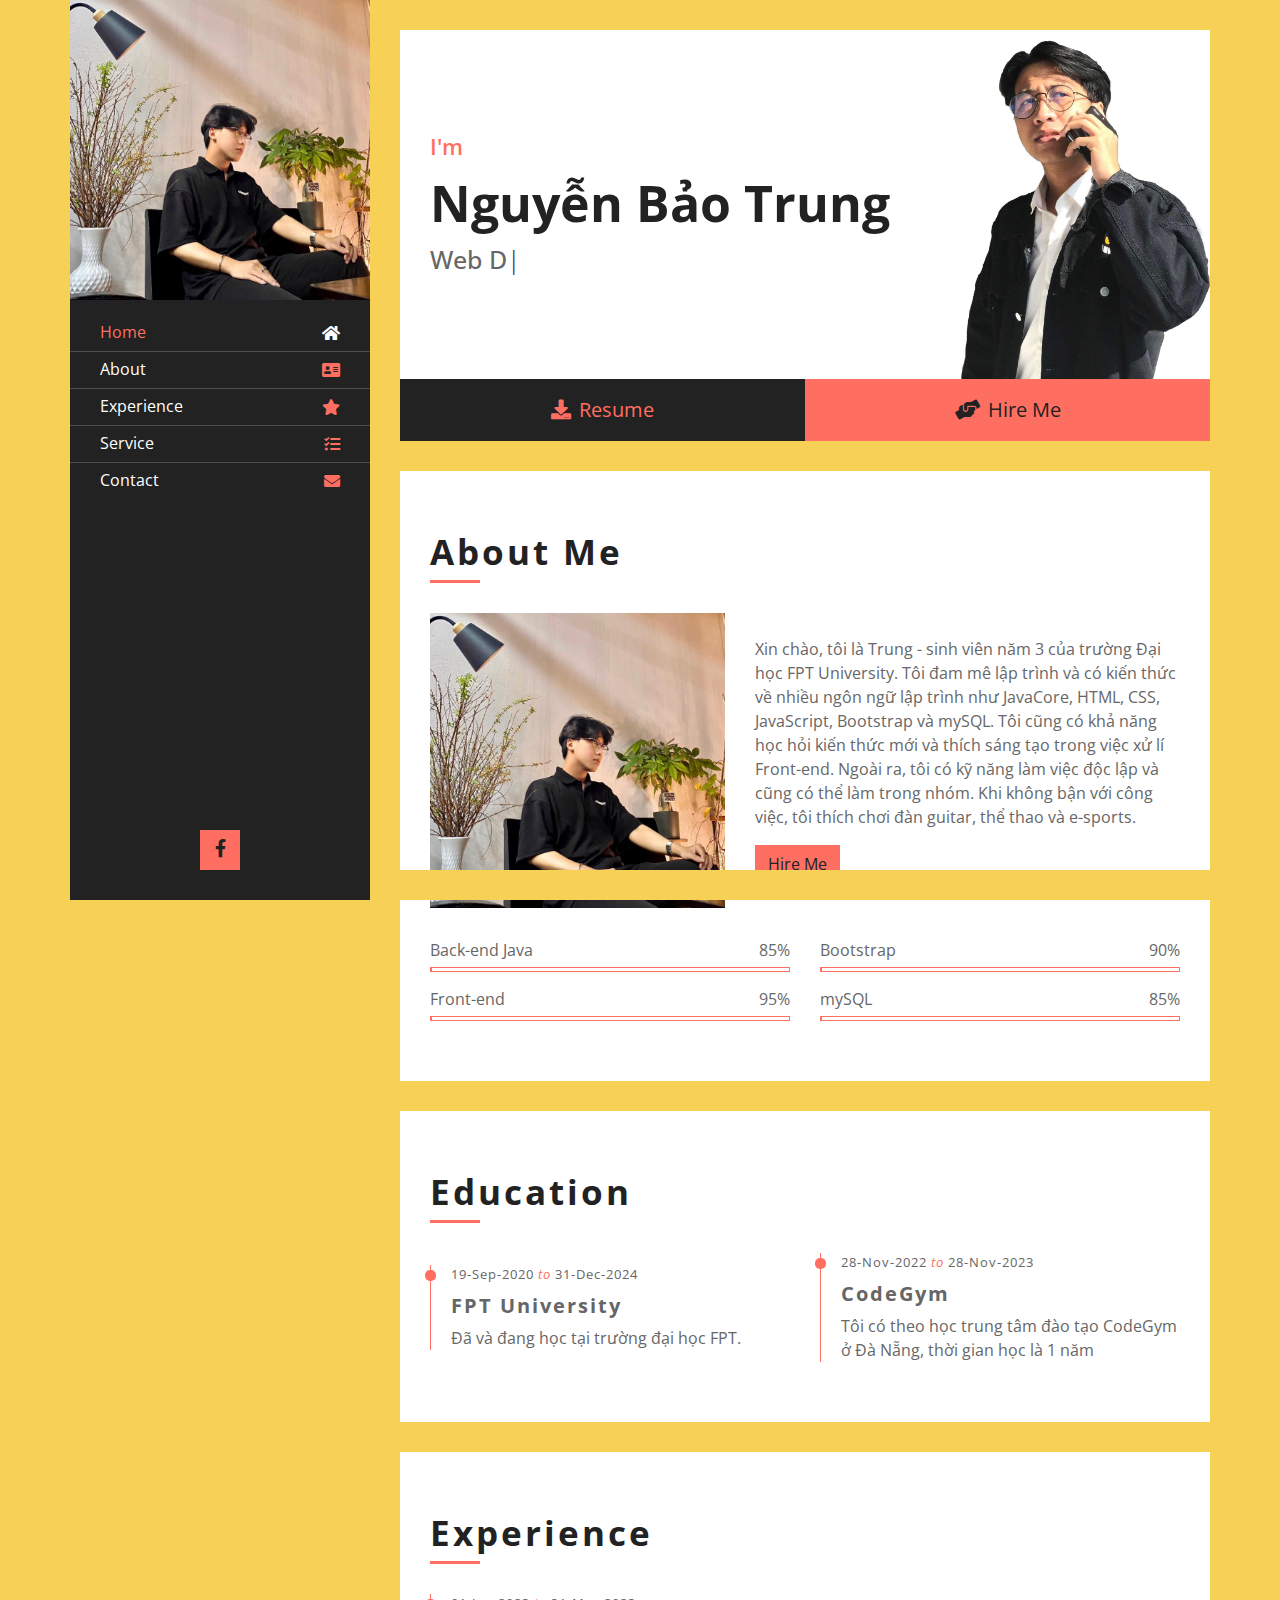
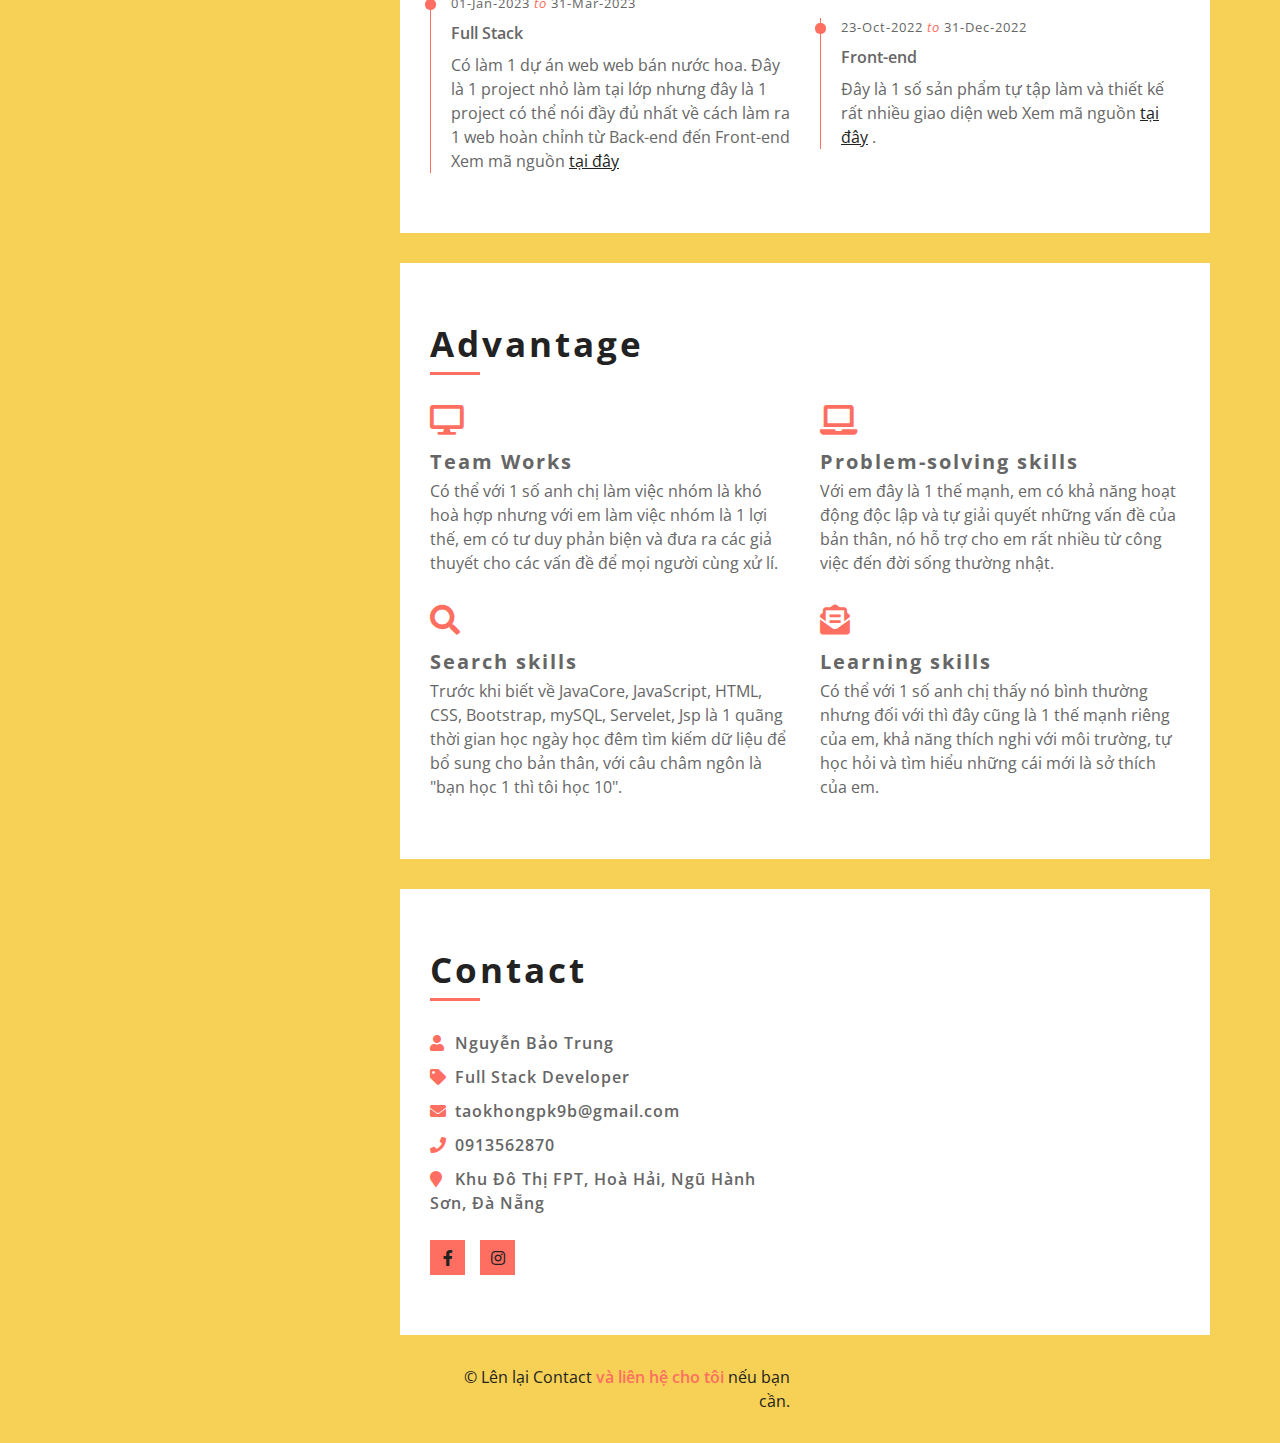
==== MyCV-NguyenBaoTrung/index.html @ 93bed585 "MyCV" ====
<!DOCTYPE html>
<html lang="en">
    <head>
        <meta charset="utf-8">
        <title>Nguyen Bao Trung</title>
        <meta content="width=device-width, initial-scale=1.0" name="viewport">
        <meta content="Resume Website Template Free Download" name="keywords">
        <meta content="Resume Website Template Free Download" name="description">

        <!-- Favicon -->
        <link href="img/favicon.ico" rel="icon">

        <!-- Google Fonts -->
        <link href="https://fonts.googleapis.com/css2?family=Open+Sans:300;400;600;700;800&display=swap" rel="stylesheet">

        <!-- CSS Libraries -->
        <link href="https://stackpath.bootstrapcdn.com/bootstrap/4.4.1/css/bootstrap.min.css" rel="stylesheet">
        <link href="https://cdnjs.cloudflare.com/ajax/libs/font-awesome/5.10.0/css/all.min.css" rel="stylesheet">
        <link href="lib/slick/slick.css" rel="stylesheet">
        <link href="lib/slick/slick-theme.css" rel="stylesheet">
        <link href="lib/lightbox/css/lightbox.min.css" rel="stylesheet">

        <!-- Template Stylesheet -->
        <link href="css/style.css" rel="stylesheet">
    </head>

    <body data-spy="scroll" data-target=".navbar" data-offset="51">
        <div class="wrapper">
            <div class="sidebar">
                <div class="sidebar-header">
                    <img src="./img/AVT.jpg" alt="Image">
                </div>
                
                <div class="sidebar-content">
                    <nav class="navbar navbar-expand-md bg-dark navbar-dark">
                        <a href="#" class="navbar-brand">Navigation</a>
                        <button type="button" class="navbar-toggler" data-toggle="collapse" data-target="#navbarCollapse">
                            <span class="navbar-toggler-icon"></span>
                        </button>
                        <div class="collapse navbar-collapse" id="navbarCollapse">
                            <ul class="nav navbar-nav">
                                <li class="nav-item">
                                    <a class="nav-link" href="#header">Home<i class="fa fa-home"></i></a>
                                </li>
                                <li class="nav-item">
                                    <a class="nav-link" href="#about">About<i class="fa fa-address-card"></i></a>
                                </li>
                                <li class="nav-item">
                                    <a class="nav-link" href="#experience">Experience<i class="fa fa-star"></i></a>
                                </li>
                                <li class="nav-item">
                                    <a class="nav-link" href="#service">Service<i class="fa fa-tasks"></i></a>
                                </li>

                                <li class="nav-item">
                                    <a class="nav-link" href="#contact">Contact<i class="fa fa-envelope"></i></a>
                                </li>
                            </ul>
                        </div>
                    </nav>
                </div>
                <div class="sidebar-footer">
                    <!-- <a href="#"><i class="fab fa-twitter"></i></a> -->
                    <a href="https://www.facebook.com/TrungYT3645" target="_blank"><i class="fab fa-facebook-f"></i></a>
                    <!-- <a href="#"><i class="fab fa-linkedin-in"></i></a> -->
                </div>
            </div>
            <div class="content">
                <!-- Header Start -->
                <div class="header" id="header">
                    <div class="content-inner">
                        <p>I'm</p>
                        <h1>Nguyễn Bảo Trung</h1>
                        <h2></h2>
                        <div class="typed-text">Web Designer, Web Developer, Front End Developer, Back End Developer</div>
                    </div>
                </div>
                <!-- Header End -->
                
                <!-- Large Button Start -->
                <div class="large-btn">
                    <div class="content-inner">
                        <a class="btn" href="#"><i class="fa fa-download"></i>Resume</a>
                        <a class="btn" href="#"><i class="fa fa-hands-helping"></i>Hire Me</a>
                    </div>
                </div>
                <!-- Large Button End -->
                
                <!-- About Start -->
                <div class="about" id="about">
                    <div class="content-inner">
                        <div class="content-header">
                            <h2>About Me</h2>
                        </div>
                        <div class="row align-items-center">
                            <div class="col-md-6 col-lg-5">
                                <img  src="img/AVT.jpg" alt="Image">
                            </div>
                            <div class="col-md-6 col-lg-7">
                                <p>
                                    Xin chào, tôi là Trung - sinh viên năm 3 của trường Đại học FPT University. Tôi đam mê lập trình và có kiến thức về nhiều ngôn ngữ lập trình như JavaCore, HTML, CSS, JavaScript, Bootstrap và mySQL. Tôi cũng có khả năng học hỏi kiến thức mới và thích sáng tạo trong việc xử lí Front-end. Ngoài ra, tôi có kỹ năng làm việc độc lập và cũng có thể làm trong nhóm. Khi không bận với công việc, tôi thích chơi đàn guitar, thể thao và e-sports.
                                </p>
                                <a class="btn" href="#">Hire Me</a>
                            </div>
                        </div>
                        <div class="row">
                            <div class="col-md-6">
                                <div class="skills">
                                    <div class="skill-name">
                                        <p>Back-end Java</p><p>85%</p>
                                    </div>
                                    <div class="progress">
                                        <div class="progress-bar" role="progressbar" aria-valuenow="85" aria-valuemin="0" aria-valuemax="100"></div>
                                    </div>
                                    <div class="skill-name">
                                        <p>Front-end</p><p>95%</p>
                                    </div>
                                    <div class="progress">
                                        <div class="progress-bar" role="progressbar" aria-valuenow="95" aria-valuemin="0" aria-valuemax="100"></div>
                                    </div>
                                </div>
                            </div>
                            <div class="col-md-6">
                                <div class="skills">
                                    <div class="skill-name">
                                        <p>Bootstrap</p><p>90%</p>
                                    </div>
                                    <div class="progress">
                                        <div class="progress-bar" role="progressbar" aria-valuenow="90" aria-valuemin="0" aria-valuemax="100"></div>
                                    </div>
                                    <div class="skill-name">
                                        <p>mySQL</p><p>85%</p>
                                    </div>
                                    <div class="progress">
                                        <div class="progress-bar" role="progressbar" aria-valuenow="85" aria-valuemin="0" aria-valuemax="100"></div>
                                    </div>
                                </div>
                            </div>
                        </div>
                    </div>
                </div>
                <!-- About End -->
                
                <!-- Education Start -->
                <div class="education" id="education">
                    <div class="content-inner">
                        <div class="content-header">
                            <h2>Education</h2>
                        </div>
                        <div class="row align-items-center">
                            <div class="col-md-6">
                                <div class="edu-col">
                                    <span>19-Sep-2020 <i>to</i> 31-Dec-2024</span>
                                    <h3>FPT University</h3>
                                    <p>Đã và đang học tại trường đại học FPT.</p>
                                </div>
                            </div>
                            <div class="col-md-6">
                                <div class="edu-col">
                                    <span>28-Nov-2022 <i>to</i> 28-Nov-2023</span>
                                    <h3>CodeGym</h3>
                                    <p>Tôi có theo học trung tâm đào tạo CodeGym ở Đà Nẵng, thời gian học là 1 năm</p>
                                </div>
                            </div>
                        </div>
                    </div>
                </div>
                <!-- Education Start -->
                
                <!-- Experience Start -->
                <div class="experience" id="experience">
                    <div class="content-inner">
                        <div class="content-header">
                            <h2>Experience</h2>
                        </div>
                        <div class="row align-items-center">
                            <div class="col-md-6">
                                <div class="exp-col">
                                    <span>01-Jan-2023 <i>to</i> 31-Mar-2023</span>
                                    <h5>Full Stack</h5>
                                    <p>Có làm 1 dự án web web bán nước hoa. Đây là 1 project nhỏ làm tại lớp nhưng đây là 1 project có thể nói đầy đủ nhất về cách làm ra 1 web hoàn chỉnh từ Back-end đến Front-end <br>
                                        Xem mã nguồn <a href="https://github.com/NguyenBaoTrung080402/Project_PRJ/blob/main/Perfume.rar" style="text-decoration: underline;" target="_blank">tại đây</a>
                                    </p>

                                </div>
                            </div>
                            <div class="col-md-6">
                                <div class="exp-col">
                                    <span>23-Oct-2022 <i>to</i> 31-Dec-2022</span>                                    
                                    <h5>Front-end</h5>
                                    <p>Đây là 1 số sản phẩm tự tập làm và thiết kế rất nhiều giao diện web
                                        Xem mã nguồn <a href="https://github.com/NguyenBaoTrung080402/A1122I1_Nguy-n-B-o-Trung" target="_blank" rel="noopener noreferrer" style="text-decoration: underline;">tại đây</a>
                                        .</p>
                                </div>
                            </div>
                        </div>
                    </div>
                </div>
                <!-- Experience Start -->
                
                <!-- Service Start -->
                <div class="service" id="service">
                    <div class="content-inner">
                        <div class="content-header">
                            <h2>Advantage</h2>
                        </div>
                        <div class="row align-items-center">
                            <div class="col-md-6">
                                <div class="srv-col">
                                    <i class="fa fa-desktop"></i>
                                    <h3>Team Works</h3>
                                    <p>Có thể với 1 số anh chị làm việc nhóm là khó hoà hợp nhưng với em làm việc nhóm là 1 lợi thế, em có tư duy phản biện và đưa ra các giả thuyết cho các vấn đề để mọi người cùng xử lí.</p>
                                </div>
                            </div>
                            <div class="col-md-6">
                                <div class="srv-col">
                                    <i class="fa fa-laptop"></i>
                                    <h3>Problem-solving skills</h3>
                                    <p>Với em đây là 1 thế mạnh, em có khả năng hoạt động độc lập và tự giải quyết những vấn đề của bản thân, nó hỗ trợ cho em rất nhiều từ công việc đến đời sống thường nhật.</p>
                                </div>
                            </div>
                            <div class="col-md-6">
                                <div class="srv-col">
                                    <i class="fa fa-search"></i>
                                    <h3>Search skills</h3>
                                    <p>Trước khi biết về JavaCore, JavaScript, HTML, CSS, Bootstrap, mySQL, Servelet, Jsp là 1 quãng thời gian học ngày học đêm tìm kiếm dữ liệu để bổ sung cho bản thân, với câu châm ngôn là "bạn học 1 thì tôi học 10".</p>
                                </div>
                            </div>
                            <div class="col-md-6">
                                <div class="srv-col">
                                    <i class="fa fa-envelope-open-text"></i>
                                    <h3>Learning skills</h3>
                                    <p>Có thể với 1 số anh chị thấy nó bình thường nhưng đối với thì đây cũng là 1 thế mạnh riêng của em, khả năng thích nghi với môi trường, tự học hỏi và tìm hiểu những cái mới là sở thích của em.</p>
                                </div>
                            </div>
                        </div>
                    </div>
                </div>              
                
                <!-- Contact Start -->
                <div class="contact" id="contact">
                    <div class="content-inner">
                        <div class="content-header">
                            <h2>Contact</h2>
                        </div>
                        <div class="row align-items-center">
                            <div class="col-md-6">
                                <div class="contact-info">
                                    <p><i class="fa fa-user"></i>Nguyễn Bảo Trung</p>
                                    <p><i class="fa fa-tag"></i>Full Stack Developer</p>
                                    <p><i class="fa fa-envelope"></i><a href="mailto:info@example.com">taokhongpk9b@gmail.com</a></p>
                                    <p><i class="fa fa-phone"></i><a href="tel:+1234567890">0913562870</a></p>
                                    <p><i class="fa fa-map-marker"></i>Khu Đô Thị FPT, Hoà Hải, Ngũ Hành Sơn, Đà Nẵng</p>
                                    <div class="social">                            
                                        <a class="btn" href="https://www.facebook.com/TrungYT3645" target="_blank"><i class="fab fa-facebook-f" ></i></a>
                                        <a class="btn" href="https://www.instagram.com/trungyt3645/" target="_blank"><i class="fab fa-instagram"></i></a>   
                                    </div>
                                </div>
                            </div>
                            <div class="col-md-6">
                                <iframe src="https://www.google.com/maps/embed?pb=!1m18!1m12!1m3!1d3835.5909872001885!2d108.25899231479181!3d15.982721988934387!2m3!1f0!2f0!3f0!3m2!1i1024!2i768!4f13.1!3m3!1m2!1s0x3142119f936293c5%3A0xdb54e4ad7964d6d0!2sFPT%20Plaza%201!5e0!3m2!1svi!2s!4v1679841287868!5m2!1svi!2s" width="350" height="350px" style="border:0; margin-top: -100px;" allowfullscreen="" loading="lazy" referrerpolicy="no-referrer-when-downgrade"></iframe>
                            </div>
                        </div>
                    </div>
                </div>
                <!-- Contact End -->
                
                <!-- Footer Start -->
                <div class="footer">
                    <div class="content-inner">
                        <div class="row align-items-center">
                            <div class="col-md-6">
                                <p>&copy; Lên lại Contact <a href="#contact">và liên hệ cho tôi</a> nếu bạn cần.</p>
                            </div>
                           
                        </div>
                    </div>
                </div>
                <!-- Footer Start -->
            </div>
        </div>
        
        <!-- Back to Top -->
        <a href="#" class="back-to-top"><i class="fa fa-angle-double-up"></i></a>
        
        <!-- JavaScript Libraries -->
        <script src="https://code.jquery.com/jquery-3.4.1.min.js"></script>
        <script src="https://stackpath.bootstrapcdn.com/bootstrap/4.4.1/js/bootstrap.bundle.min.js"></script>
        <script src="lib/easing/easing.min.js"></script>
        <script src="lib/slick/slick.min.js"></script>
        <script src="lib/typed/typed.min.js"></script>
        <script src="lib/waypoints/waypoints.min.js"></script>
        <script src="lib/isotope/isotope.pkgd.min.js"></script>
        <script src="lib/lightbox/js/lightbox.min.js"></script>
        
        <!-- Template Javascript -->
        <script src="js/main.js"></script>
    </body>
</html>
---- MyCV-NguyenBaoTrung/css/style.css ----
/**********************************/
/********** General CSS ***********/
/**********************************/
body {
    color: #666666;
    background: #F6D155;
    font-family: 'Open Sans', sans-serif;
}

a {
    color: #222222;
    transition: all .3s;
}

a:hover,
a:active,
a:focus {
    color: #FF6F61;
    outline: none;
    text-decoration: none;
}

.btn:focus {
    box-shadow: none;
}


/**********************************/
/****** Layout with Sidebar *******/
/**********************************/
.wrapper {
    position: relative;
    margin: 0 auto;
    width: 100%;
    max-width: 1140px;
}

.wrapper .sidebar {
    position: relative;
    width: 100%;
    float: left;
    background: #222222;
}

.wrapper .content {
    position: relative;
    width: 100%;
    padding: 15px;
    float: left;
    background: #F6D155;
}

.wrapper .sidebar-header,
.wrapper .sidebar-footer {
    display: none;
}

.navbar {
    padding: 15px;
    background: #222222 !important;
}

.navbar-expand-md .navbar-nav .nav-item {
    width: 100%;
    border-top: 1px solid rgba(255, 255, 255, .2);
}

.navbar-expand-md .navbar-nav .nav-item:first-child{
    border-top: none;
}

.navbar-expand-md .navbar-nav .nav-link {
    color: #ffffff;
    padding: 5px 15px 7px 15px;
    transition: all .3s;
}

.navbar-expand-md .navbar-nav .nav-link i {
    color: #FF6F61;
    float: right;
    padding-top: 5px;
    transition: all .3s;
}

.navbar-expand-md .navbar-nav .nav-link:hover,
.navbar-expand-md .navbar-nav .nav-link.active {
    color: #FF6F61;
}

.navbar-expand-md .navbar-nav .nav-link:hover i,
.navbar-expand-md .navbar-nav .nav-link.active i{
    color: #ffffff;
}


.wrapper .sidebar,
.wrapper .content {
    -webkit-transition: margin 200ms ease-out;
    -moz-transition: margin 200ms ease-out;
    -o-transition: margin 200ms ease-out;
    transition: margin 200ms ease-out;
}

@media (min-width: 768px) {
    .wrapper .content {
        padding: 30px 0px 30px 30px;
    }
    
    .wrapper .content::before,
    .wrapper .content::after {
        position: fixed;
        content: "";
        width: 100%;
        height: 30px;
        background: #F6D155;
        z-index: 1;
    }
    
    .wrapper .content::before {
        top: 0;
    }
    
    .wrapper .content::after {
        bottom: 0;
    }
    
    .wrapper .sidebar {
        position: fixed;
        width: 300px;
        height: 100%;
        margin-left: -250px;
        float: left;
        overflow: auto;
        scrollbar-width: thin;
        scrollbar-color: gray;
        z-index: 2;
    }

    .wrapper .sidebar:hover {
        margin-left: 0px;
    }
    
    .wrapper .content {
        position: relative;
        width: calc(100% - 50px);
        margin-left: 50px;
        float: right;
    }
    
    .wrapper .sidebar:hover  .sidebar-header {
        position: relative;
        display: block;
        width: 100%;
    }

    .wrapper .sidebar .sidebar-header img {
        width: 100%;
        height: auto;
    }
    
    .navbar-brand {
        display: none;
    }
    
    .navbar {
        padding: 15px 0;
        flex-direction: column;
    }
    
    .wrapper .sidebar:hover .navbar-expand-md .navbar-nav .nav-link {
        padding: 5px 30px 7px 30px;
    }
    
    .wrapper .sidebar::-webkit-scrollbar {
        width: 7px;
    }

    .wrapper .sidebar::-webkit-scrollbar-track {
        -webkit-box-shadow: inset 0 0 6px rgba(0,0,0,0.1);
    }

    .wrapper .sidebar::-webkit-scrollbar-thumb {
        background-color: darkgrey;
        outline: 1px solid slategrey;
        border-radius: 7px
    }
    
    .navbar-brand {
        display: none;
    }
    
    .sidebar .sidebar-footer {
        width: 300px;
        position: fixed;
        bottom: 0;
        padding: 15px;
        font-size: 0;
        text-align: center;
        background: #222222;
    }
    
    .sidebar .sidebar-footer a {
        display: inline-block;
        width: 40px;
        height: 40px;
        padding: 5px 0;
        margin: 0 15px 15px 0;
        text-align: center;
        font-size: 18px;
        color: #222222;
        background: #FF6F61;
    }
    
    .sidebar .sidebar-footer a:last-child {
        margin-right: 0;
    }
    
    .sidebar .sidebar-footer a:hover {
        color: #FF6F61;
        background: #ffffff;
    }
    
    .sidebar:hover .sidebar-footer {
        display: block;
    }
}

@media (min-width: 992px) {
    .wrapper .sidebar {
        margin: 0;
    }

    .wrapper .content {
        width: calc(100% - 300px);
        margin-left: 300px;
    }

    .sidebar .sidebar-header {
        position: relative;
        display: block;
        width: 100%;
    }
    
    .navbar-expand-md .navbar-nav .nav-link {
        padding: 5px 30px 7px 30px;
    }
    
    .sidebar .sidebar-footer {
        display: block;
    }
}

@media (max-width: 1140px) {
    .wrapper .content {
        padding: 30px;
    }
}

@media (max-width: 576px) {
    .wrapper .content {
        padding: 15px;
    }
}


/**********************************/
/******** Back to Top CSS *********/
/**********************************/
.back-to-top {
    position: fixed;
    display: none;
    width: 30px;
    height: 30px;
    text-align: center;
    line-height: 1;
    font-size: 30px;
    right: 30px;
    bottom: 30px;
    transition: background 0.5s;
    z-index: 11;
}

.back-to-top i {
    color: #222222;
}

.back-to-top i:hover {
    color: #FF6F61;
}

.back-to-top {
    -webkit-animation: action 1s infinite  alternate;
    animation: action 1s infinite  alternate;
}

@-webkit-keyframes action {
    0% { transform: translateY(0); }
    100% { transform: translateY(-15px); }
}

@keyframes action {
    0% { transform: translateY(0); }
    100% { transform: translateY(-15px); }
}


/**********************************/
/*********** Header CSS ***********/
/**********************************/
.header {
    position: relative;
    background: #ffffff;
}

.header .content-inner {
    padding: 100px 30px;
    background: url(../img/backlground.jpg) right bottom no-repeat;
    background-size: contain;
}

.header p {
    color: #FF6F61;
    font-size: 22px;
    font-weight: 600;
    margin-bottom: 10px;
}

.header h1 {
    color: #222222;
    font-size: 50px;
    font-weight: 700;
}

.header h2 {
    display: inline-block;
    margin: 0;
    height: 25px;
    font-size: 25px;
}

.header .typed-text {
    display: none;
}

.header .typed-cursor {
    font-size: 25px;
    font-weight: 300;
    color: #222222;
}

.large-btn .content-inner {
    font-size: 0;
    border-bottom: 30px solid #F6D155;
}

.large-btn .btn {
    position: relative;
    width: 50%;
    padding: 15px 0;
    color: #FF6F61;
    font-size: 20px;
    background: #222222;
    border-radius: 0;
}

.large-btn .btn:last-child {
    color: #222222;
    background: #FF6F61;
}

.large-btn .btn i {
    margin-right: 8px;
}

.large-btn .btn::after {
    position: absolute;
    content: "";
    width: 0;
    height: 100%;
    top: 0;
    left: 0;
    transition: all .3s;
}

.large-btn .btn:hover::after {
    width: 100%;
    background: rgba(255, 255, 255, .1);
}


/**********************************/
/******* Content Header CSS *******/
/**********************************/
.content-header {
    position: relative;
    width: 100%;
    margin-bottom: 30px;
    padding-bottom: 10px;
}

.content-header h2 {
    color: #222222;
    font-size: 35px;
    font-weight: 700;
    letter-spacing: 3px;
    margin: 0;
}

.content-header::after {
    content: '';
    position: absolute;
    display: block;
    width: 50px;
    height: 3px;
    bottom: 0;
    left: 0;
    background: #FF6F61;
}


/**********************************/
/*********** About CSS ************/
/**********************************/
.about {
    position: relative;
    padding: 60px 30px;
    background: #ffffff;
    border-bottom: 30px solid #F6D155;
}


.about img {
    width: 100%;
    height: auto;
}

@media(max-width: 767.98px) {
    .about img {
        margin-bottom: 15px;
    }
}

.about .btn {
    border-radius: 0;
    color: #222222;
    background: #FF6F61;
    transition: all .3s;
}

.about .btn:hover {
    color: #FF6F61;
    background: #222222;
}

.about .skills {
    padding-top: 15px;
}

.about .skill-name {
    margin-top: 15px;
}

.about .skill-name p {
    display: inline-block;
    margin-bottom: 5px;
    font-size: 16px;
    font-weight: 400;
}

.about .skill-name p:last-child {
    float: right;
}

.about .progress {
    height: 5px;
    border: 1px solid #FF6F61;
    border-radius: 0;
    background: #ffffff;
}

.about .progress .progress-bar {
    width: 1px;
    background: #FF6F61;
    border-radius: 0;
    transition: 1s;
}


/**********************************/
/********* Education CSS **********/
/**********************************/
.education {
    position: relative;
    padding: 60px 30px;
    background: #ffffff;
    border-bottom: 30px solid #F6D155;
}

.education .edu-col {
    position: relative;
    width: 100%;
    padding: 20px 0 20px 20px;
    border-left: 1px solid #FF6F61;
    border-bottom: 1px solid #FF6F61;
}

.education .col-md-6:first-child .edu-col {
    padding-top: 0;
}

.education .col-md-6:last-child .edu-col {
    border-bottom: none;
    padding-bottom: 0;
}

@media (min-width: 768px) {
    .education .col-md-6:nth-child(-n+2) .edu-col {
        padding-top: 0;
    }

    .education .col-md-6:last-child .edu-col,
    .education .col-md-6:nth-last-child(2) .edu-col {
        border-bottom: none;
        padding-bottom: 0;
    }
}

.education .edu-col span {
    position: relative;
    display: block;
    font-size: 13px;
    letter-spacing: 1px;
    margin-bottom: 10px;
}

.education .edu-col span::before {
    position: absolute;
    content: "";
    width: 11px;
    height: 11px;
    background: #FF6F61;
    top: 5px;
    left: -26px;
    border-radius: 5px;
}

.education .edu-col span i {
    color: #FF6F61;
}

.education .edu-col h3 {
    font-size: 20px;
    font-weight: 700;
    letter-spacing: 2px;
}

.education .edu-col p {
    margin: 0;
}


/**********************************/
/********* Experience CSS *********/
/**********************************/
.experience {
    position: relative;
    padding: 60px 30px;
    background: #ffffff;
    border-bottom: 30px solid #F6D155;
}

.experience .exp-col {
    position: relative;
    width: 100%;
    padding: 20px 0 20px 20px;
    border-left: 1px solid #FF6F61;
    border-bottom: 1px solid #FF6F61;
}

.experience .col-md-6:first-child .exp-col {
    padding-top: 0;
}

.experience .col-md-6:last-child .exp-col {
    border-bottom: none;
    padding-bottom: 0;
}

@media (min-width: 768px) {
    .experience .col-md-6:nth-child(-n+2) .exp-col {
        padding-top: 0;
    }

    .experience .col-md-6:last-child .exp-col,
    .experience .col-md-6:nth-last-child(2) .exp-col {
        border-bottom: none;
        padding-bottom: 0;
    }
}

.experience .exp-col span {
    position: relative;
    display: block;
    font-size: 13px;
    letter-spacing: 1px;
    margin-bottom: 10px;
}

.experience .exp-col span::before {
    position: absolute;
    content: "";
    width: 11px;
    height: 11px;
    background: #FF6F61;
    top: 5px;
    left: -26px;
    border-radius: 5px;
}

.experience .exp-col span i {
    color: #FF6F61;
}

.experience .exp-col h3 {
    font-size: 20px;
    font-weight: 700;
    letter-spacing: 2px;
    margin-bottom: 5px;
}

.experience .exp-col h4 {
    font-size: 14px;
    font-weight: 400;
    font-style: italic;
    margin-bottom: 5px;
}

.experience .exp-col h5 {
    font-size: 16px;
    font-weight: 600;
    margin-bottom: 10px;
}

.experience .exp-col p {
    margin: 0;
}


/**********************************/
/*********** Service CSS **********/
/**********************************/
.service {
    position: relative;
    padding: 60px 30px 30px 30px;
    background: #ffffff;
    border-bottom: 30px solid #F6D155;
}

.service .srv-col {
    position: relative;
    width: 100%;
    margin-bottom: 30px;
}

.service .srv-col i {
    font-size: 30px;
    color: #FF6F61;
    margin-bottom: 15px;
}

.service .srv-col h3 {
    font-size: 20px;
    font-weight: 700;
    letter-spacing: 2px;
    margin-bottom: 5px;
}

.experience .exp-col h4 {
    font-size: 14px;
    font-weight: 400;
    font-style: italic;
    margin-bottom: 5px;
}

.experience .exp-col h5 {
    font-size: 16px;
    font-weight: 600;
    margin-bottom: 10px;
}

.experience .exp-col p {
    margin: 0;
}


/**********************************/
/*********** Contact CSS ***********/
/**********************************/
.contact {
    position: relative;
    padding: 60px 30px 30px 30px;
    background: #ffffff;
}

.contact .contact-info {
    position: relative;
    width: 100%;
    margin-bottom: 30px;
}

.contact .contact-info p {
    font-size: 16px;
    font-weight: 600;
    letter-spacing: 1px;
    margin-bottom: 10px;
}

.contact .contact-info p i {
    width: 25px;
    color: #FF6F61;
}

.contact .contact-info p a {
    color: #666666;
}

.contact .contact-info p a:hover {
    color: #FF6F61;
    text-decoration: none;
}

.contact .social {
    font-size: 0;
}

.contact .social a {
    width: 35px;
    height: 35px;
    padding: 5px 0;
    color: #222222;
    background: #FF6F61;
    border-radius: 0;
    margin-top: 15px;
    margin-right: 15px;
    transition: all .3s;
}

.contact .social a:last-child {
    margin-right: 0;
}

.contact .social a:hover {
    color: #FF6F61;
    background: #222222;
}

.contact .form {
    position: relative;
    width: 100%;
    margin-bottom: 30px;
}

.contact .form .form-control {
    border-radius: 0;
}

.contact .form .form-control:focus {
    box-shadow: none;
    border-color: #FF6F61;
}

.contact .form .btn {
    color: #222222;
    background: #FF6F61;
    border-radius: 0;
    transition: all .3s;
}

.contact .form .btn:hover {
    color: #FF6F61;
    background: #222222;
}


/**********************************/
/*********** Footer CSS ***********/
/**********************************/
.footer {
    position: relative;
    width: 100%;
    padding: 30px 30px 0 30px;
    background: #F6D155;
}

.footer .col-md-6:last-child {
    text-align: right;
}

@media(max-width: 767.98px) {
    .footer .col-md-6,
    .footer .col-md-6:last-child{
        text-align: center;
    }
}

.footer p {
    color: #222222;
    margin: 0;
}

.footer a {
    color: #FF6F61;
    font-weight: 600;
}

.footer a:hover {
    color: #222222;
}
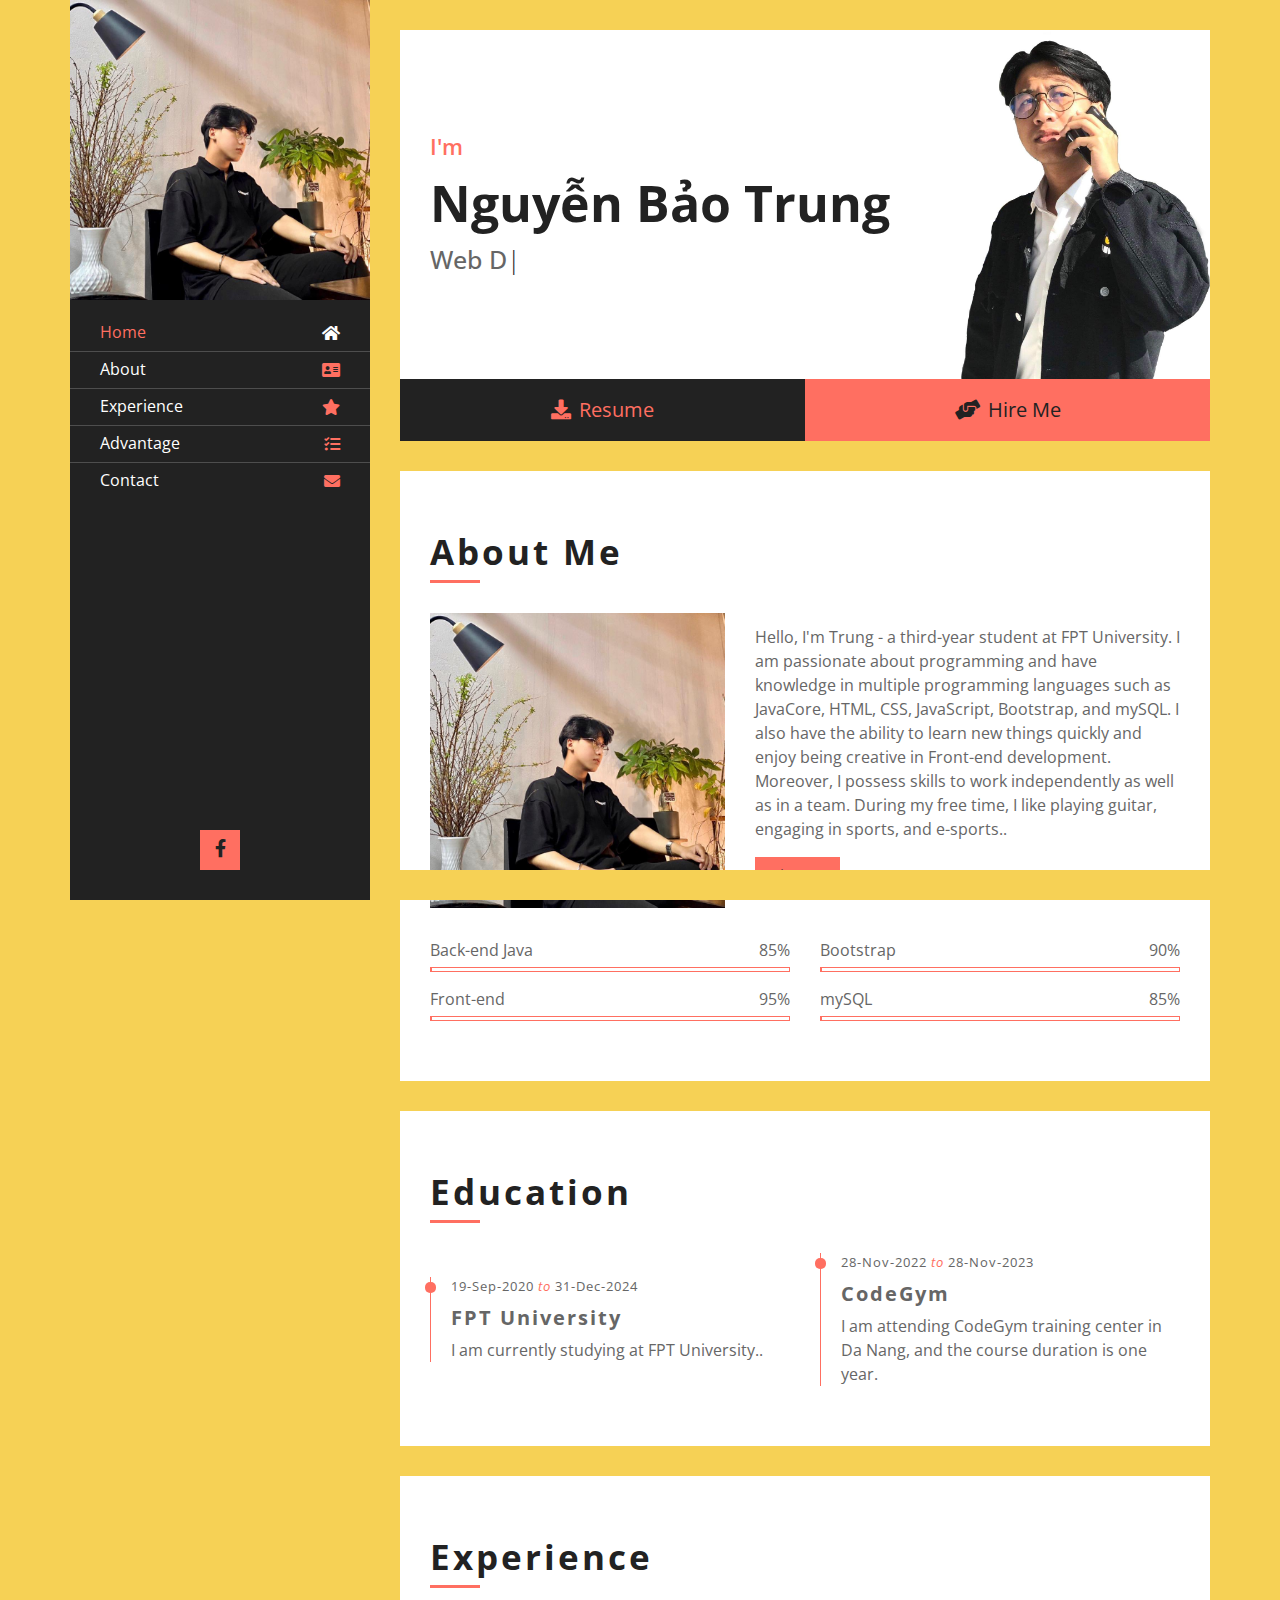
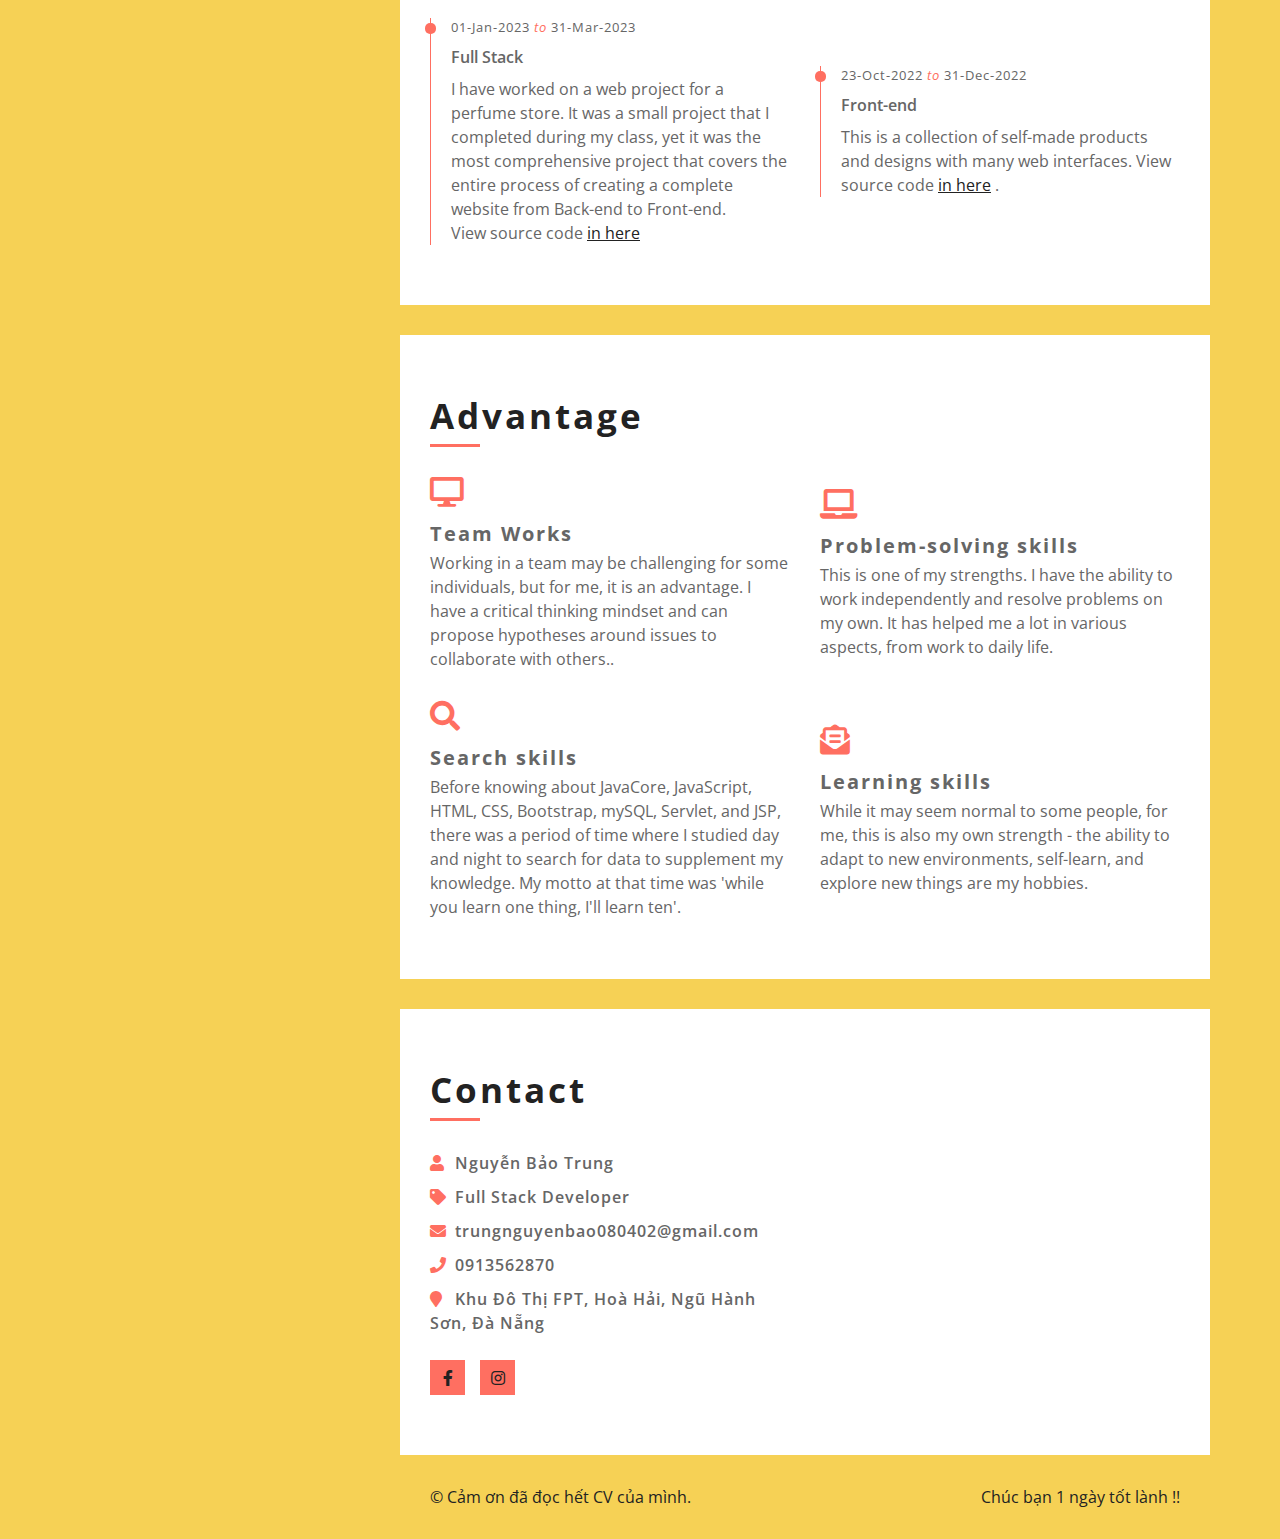
==== commit b63b3444: "Update index.html" ====
--- a/MyCV-NguyenBaoTrung/index.html
+++ b/MyCV-NguyenBaoTrung/index.html
@@ -49,7 +49,7 @@
                                     <a class="nav-link" href="#experience">Experience<i class="fa fa-star"></i></a>
                                 </li>
                                 <li class="nav-item">
-                                    <a class="nav-link" href="#service">Service<i class="fa fa-tasks"></i></a>
+                                    <a class="nav-link" href="#service">Advantage<i class="fa fa-tasks"></i></a>
                                 </li>
 
                                 <li class="nav-item">
@@ -81,7 +81,7 @@
                 <div class="large-btn">
                     <div class="content-inner">
                         <a class="btn" href="#"><i class="fa fa-download"></i>Resume</a>
-                        <a class="btn" href="#"><i class="fa fa-hands-helping"></i>Hire Me</a>
+                        <a class="btn" href="#contact"><i class="fa fa-hands-helping"></i>Hire Me</a>
                     </div>
                 </div>
                 <!-- Large Button End -->
@@ -98,9 +98,9 @@
                             </div>
                             <div class="col-md-6 col-lg-7">
                                 <p>
-                                    Xin chào, tôi là Trung - sinh viên năm 3 của trường Đại học FPT University. Tôi đam mê lập trình và có kiến thức về nhiều ngôn ngữ lập trình như JavaCore, HTML, CSS, JavaScript, Bootstrap và mySQL. Tôi cũng có khả năng học hỏi kiến thức mới và thích sáng tạo trong việc xử lí Front-end. Ngoài ra, tôi có kỹ năng làm việc độc lập và cũng có thể làm trong nhóm. Khi không bận với công việc, tôi thích chơi đàn guitar, thể thao và e-sports.
+                                    Hello, I'm Trung - a third-year student at FPT University. I am passionate about programming and have knowledge in multiple programming languages such as JavaCore, HTML, CSS, JavaScript, Bootstrap, and mySQL. I also have the ability to learn new things quickly and enjoy being creative in Front-end development. Moreover, I possess skills to work independently as well as in a team. During my free time, I like playing guitar, engaging in sports, and e-sports..
                                 </p>
-                                <a class="btn" href="#">Hire Me</a>
+                                <a class="btn" href="#contact">Hire Me</a>
                             </div>
                         </div>
                         <div class="row">
@@ -152,14 +152,14 @@
                                 <div class="edu-col">
                                     <span>19-Sep-2020 <i>to</i> 31-Dec-2024</span>
                                     <h3>FPT University</h3>
-                                    <p>Đã và đang học tại trường đại học FPT.</p>
+                                    <p>I am currently studying at FPT University..</p>
                                 </div>
                             </div>
                             <div class="col-md-6">
                                 <div class="edu-col">
                                     <span>28-Nov-2022 <i>to</i> 28-Nov-2023</span>
                                     <h3>CodeGym</h3>
-                                    <p>Tôi có theo học trung tâm đào tạo CodeGym ở Đà Nẵng, thời gian học là 1 năm</p>
+                                    <p>I am attending CodeGym training center in Da Nang, and the course duration is one year.</p>
                                 </div>
                             </div>
                         </div>
@@ -178,8 +178,8 @@
                                 <div class="exp-col">
                                     <span>01-Jan-2023 <i>to</i> 31-Mar-2023</span>
                                     <h5>Full Stack</h5>
-                                    <p>Có làm 1 dự án web web bán nước hoa. Đây là 1 project nhỏ làm tại lớp nhưng đây là 1 project có thể nói đầy đủ nhất về cách làm ra 1 web hoàn chỉnh từ Back-end đến Front-end <br>
-                                        Xem mã nguồn <a href="https://github.com/NguyenBaoTrung080402/Project_PRJ/blob/main/Perfume.rar" style="text-decoration: underline;" target="_blank">tại đây</a>
+                                    <p>I have worked on a web project for a perfume store. It was a small project that I completed during my class, yet it was the most comprehensive project that covers the entire process of creating a complete website from Back-end to Front-end. <br>
+                                        View source code <a href="https://github.com/NguyenBaoTrung080402/Project_PRJ/blob/main/Perfume.rar" style="text-decoration: underline;" target="_blank">in here</a>
                                     </p>
 
                                 </div>
@@ -188,8 +188,8 @@
                                 <div class="exp-col">
                                     <span>23-Oct-2022 <i>to</i> 31-Dec-2022</span>                                    
                                     <h5>Front-end</h5>
-                                    <p>Đây là 1 số sản phẩm tự tập làm và thiết kế rất nhiều giao diện web
-                                        Xem mã nguồn <a href="https://github.com/NguyenBaoTrung080402/A1122I1_Nguy-n-B-o-Trung" target="_blank" rel="noopener noreferrer" style="text-decoration: underline;">tại đây</a>
+                                    <p>This is a collection of self-made products and designs with many web interfaces.
+                                        View source code <a href="https://github.com/NguyenBaoTrung080402/A1122I1_Nguy-n-B-o-Trung" target="_blank" rel="noopener noreferrer" style="text-decoration: underline;">in here</a>
                                         .</p>
                                 </div>
                             </div>
@@ -209,28 +209,28 @@
                                 <div class="srv-col">
                                     <i class="fa fa-desktop"></i>
                                     <h3>Team Works</h3>
-                                    <p>Có thể với 1 số anh chị làm việc nhóm là khó hoà hợp nhưng với em làm việc nhóm là 1 lợi thế, em có tư duy phản biện và đưa ra các giả thuyết cho các vấn đề để mọi người cùng xử lí.</p>
+                                    <p>Working in a team may be challenging for some individuals, but for me, it is an advantage. I have a critical thinking mindset and can propose hypotheses around issues to collaborate with others..</p>
                                 </div>
                             </div>
                             <div class="col-md-6">
                                 <div class="srv-col">
                                     <i class="fa fa-laptop"></i>
                                     <h3>Problem-solving skills</h3>
-                                    <p>Với em đây là 1 thế mạnh, em có khả năng hoạt động độc lập và tự giải quyết những vấn đề của bản thân, nó hỗ trợ cho em rất nhiều từ công việc đến đời sống thường nhật.</p>
+                                    <p>This is one of my strengths. I have the ability to work independently and resolve problems on my own. It has helped me a lot in various aspects, from work to daily life.</p>
                                 </div>
                             </div>
                             <div class="col-md-6">
                                 <div class="srv-col">
                                     <i class="fa fa-search"></i>
                                     <h3>Search skills</h3>
-                                    <p>Trước khi biết về JavaCore, JavaScript, HTML, CSS, Bootstrap, mySQL, Servelet, Jsp là 1 quãng thời gian học ngày học đêm tìm kiếm dữ liệu để bổ sung cho bản thân, với câu châm ngôn là "bạn học 1 thì tôi học 10".</p>
+                                    <p>Before knowing about JavaCore, JavaScript, HTML, CSS, Bootstrap, mySQL, Servlet, and JSP, there was a period of time where I studied day and night to search for data to supplement my knowledge. My motto at that time was 'while you learn one thing, I'll learn ten'.</p>
                                 </div>
                             </div>
                             <div class="col-md-6">
                                 <div class="srv-col">
                                     <i class="fa fa-envelope-open-text"></i>
                                     <h3>Learning skills</h3>
-                                    <p>Có thể với 1 số anh chị thấy nó bình thường nhưng đối với thì đây cũng là 1 thế mạnh riêng của em, khả năng thích nghi với môi trường, tự học hỏi và tìm hiểu những cái mới là sở thích của em.</p>
+                                    <p>While it may seem normal to some people, for me, this is also my own strength - the ability to adapt to new environments, self-learn, and explore new things are my hobbies.</p>
                                 </div>
                             </div>
                         </div>
@@ -248,7 +248,7 @@
                                 <div class="contact-info">
                                     <p><i class="fa fa-user"></i>Nguyễn Bảo Trung</p>
                                     <p><i class="fa fa-tag"></i>Full Stack Developer</p>
-                                    <p><i class="fa fa-envelope"></i><a href="mailto:info@example.com">taokhongpk9b@gmail.com</a></p>
+                                    <p><i class="fa fa-envelope"></i><a href="mailto:info@example.com">trungnguyenbao080402@gmail.com</a></p>
                                     <p><i class="fa fa-phone"></i><a href="tel:+1234567890">0913562870</a></p>
                                     <p><i class="fa fa-map-marker"></i>Khu Đô Thị FPT, Hoà Hải, Ngũ Hành Sơn, Đà Nẵng</p>
                                     <div class="social">                            
@@ -270,9 +270,11 @@
                     <div class="content-inner">
                         <div class="row align-items-center">
                             <div class="col-md-6">
-                                <p>&copy; Lên lại Contact <a href="#contact">và liên hệ cho tôi</a> nếu bạn cần.</p>
-                            </div>
-                           
+                                <p>&copy; Cảm ơn đã đọc hết CV của mình.</p>
+                            </div>
+                            <div class="col-md-6">
+                                <p> Chúc bạn 1 ngày tốt lành !!</p>
+                            </div>
                         </div>
                     </div>
                 </div>
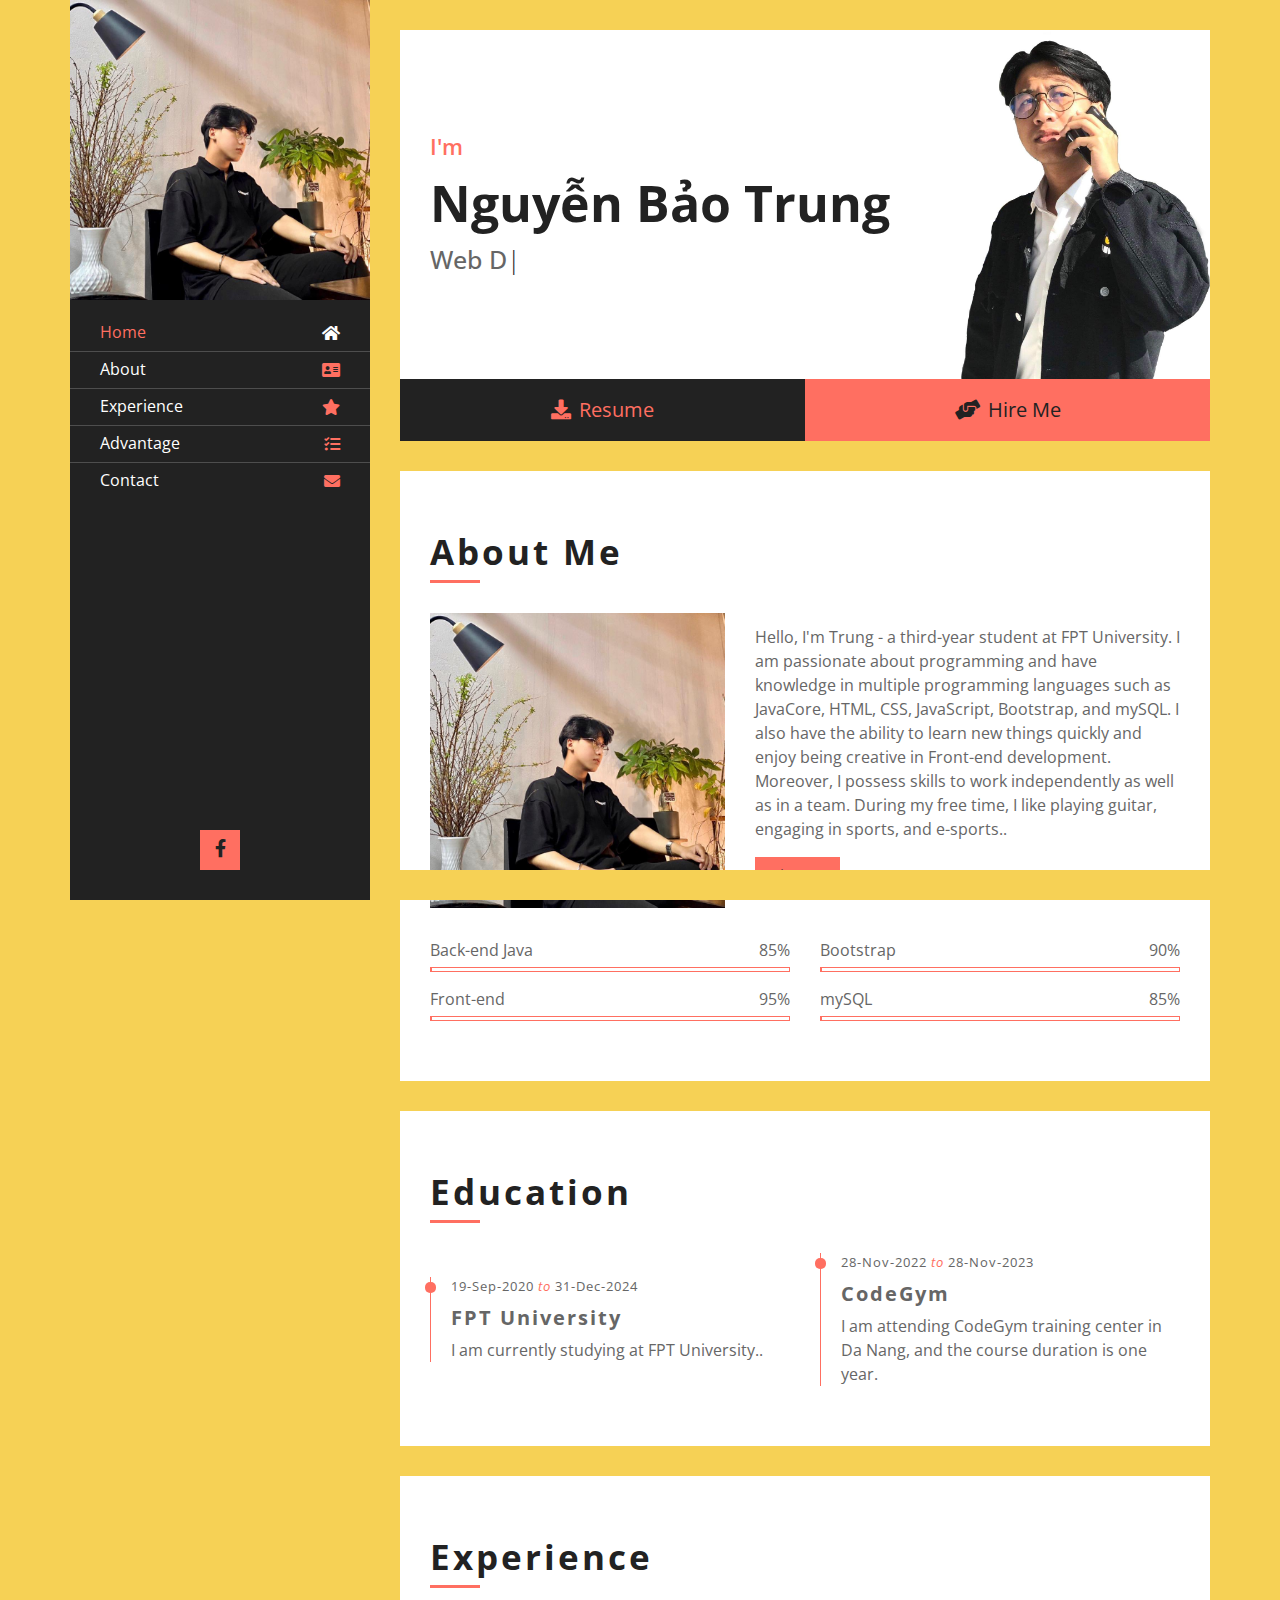
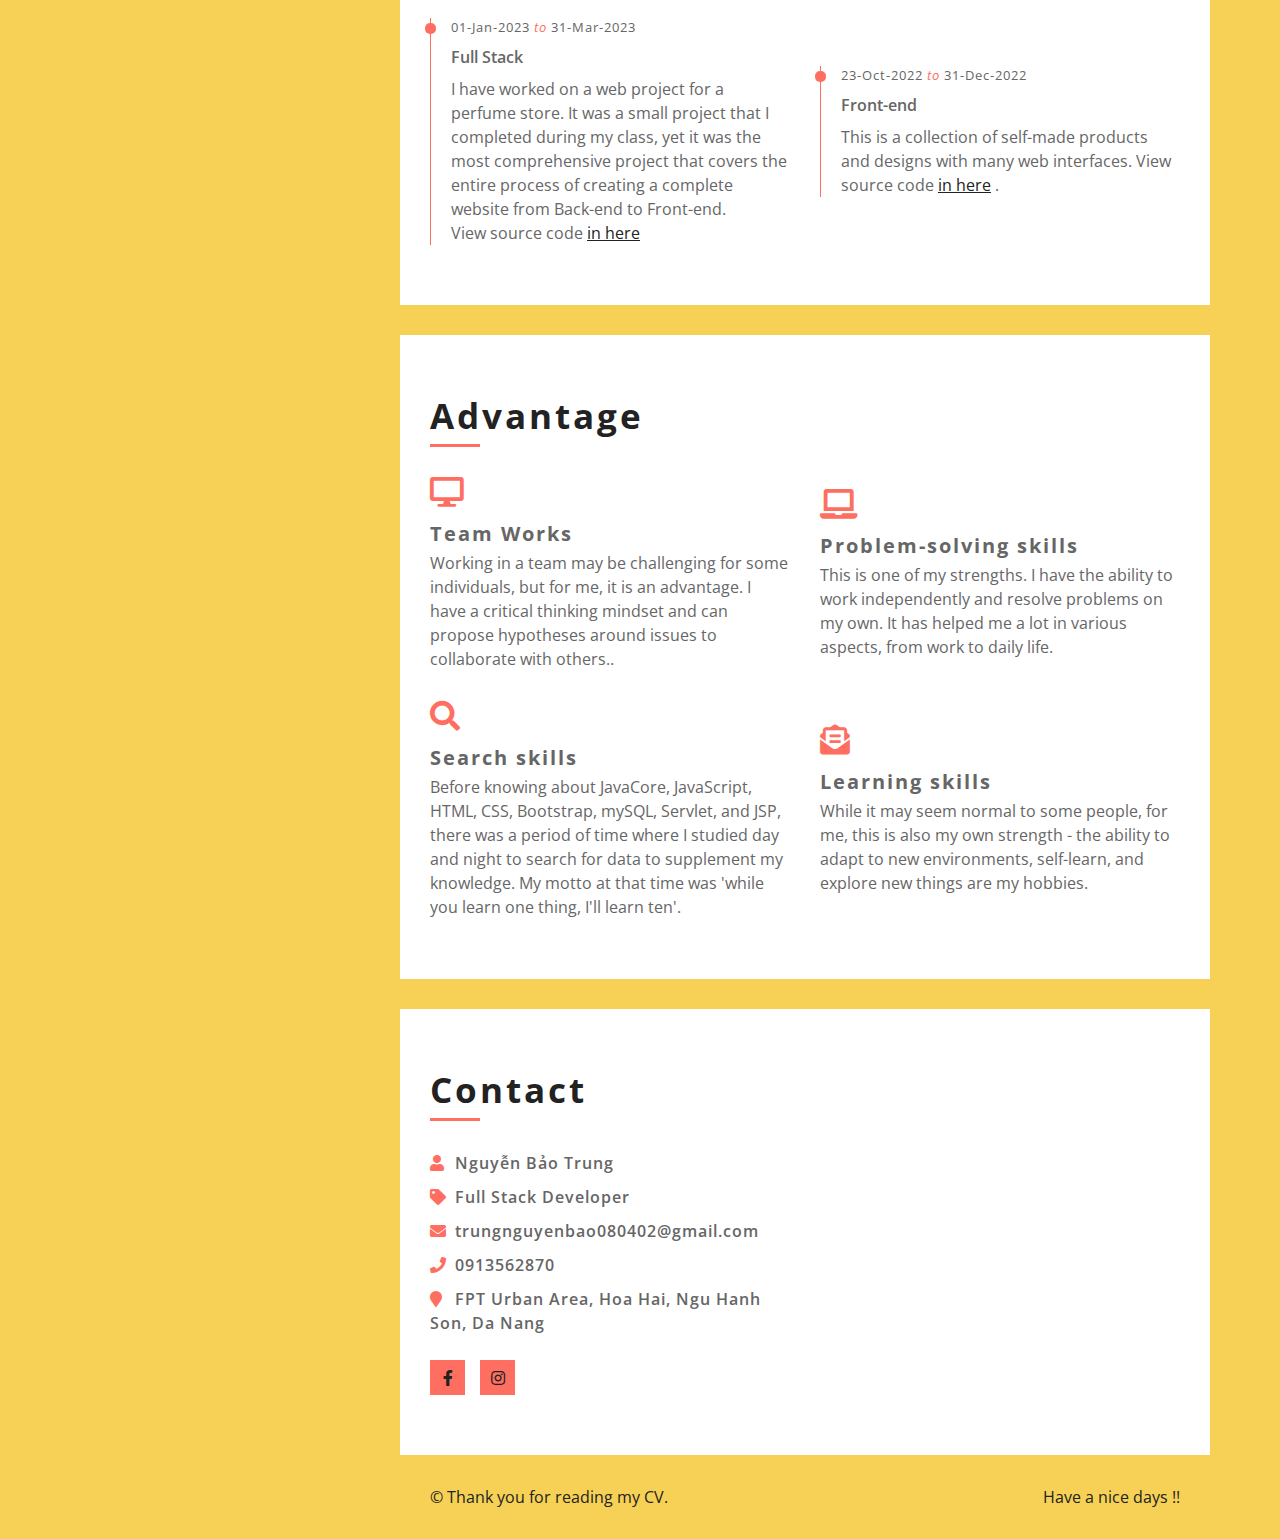
==== commit 9e1429f6: "Done" ====
--- a/MyCV-NguyenBaoTrung/index.html
+++ b/MyCV-NguyenBaoTrung/index.html
@@ -250,7 +250,7 @@
                                     <p><i class="fa fa-tag"></i>Full Stack Developer</p>
                                     <p><i class="fa fa-envelope"></i><a href="mailto:info@example.com">trungnguyenbao080402@gmail.com</a></p>
                                     <p><i class="fa fa-phone"></i><a href="tel:+1234567890">0913562870</a></p>
-                                    <p><i class="fa fa-map-marker"></i>Khu Đô Thị FPT, Hoà Hải, Ngũ Hành Sơn, Đà Nẵng</p>
+                                    <p><i class="fa fa-map-marker"></i>FPT Urban Area, Hoa Hai, Ngu Hanh Son, Da Nang</p>
                                     <div class="social">                            
                                         <a class="btn" href="https://www.facebook.com/TrungYT3645" target="_blank"><i class="fab fa-facebook-f" ></i></a>
                                         <a class="btn" href="https://www.instagram.com/trungyt3645/" target="_blank"><i class="fab fa-instagram"></i></a>   
@@ -270,10 +270,10 @@
                     <div class="content-inner">
                         <div class="row align-items-center">
                             <div class="col-md-6">
-                                <p>&copy; Cảm ơn đã đọc hết CV của mình.</p>
-                            </div>
-                            <div class="col-md-6">
-                                <p> Chúc bạn 1 ngày tốt lành !!</p>
+                                <p>&copy; Thank you for reading my CV.</p>
+                            </div>
+                            <div class="col-md-6">
+                                <p> Have a nice days !!</p>
                             </div>
                         </div>
                     </div>
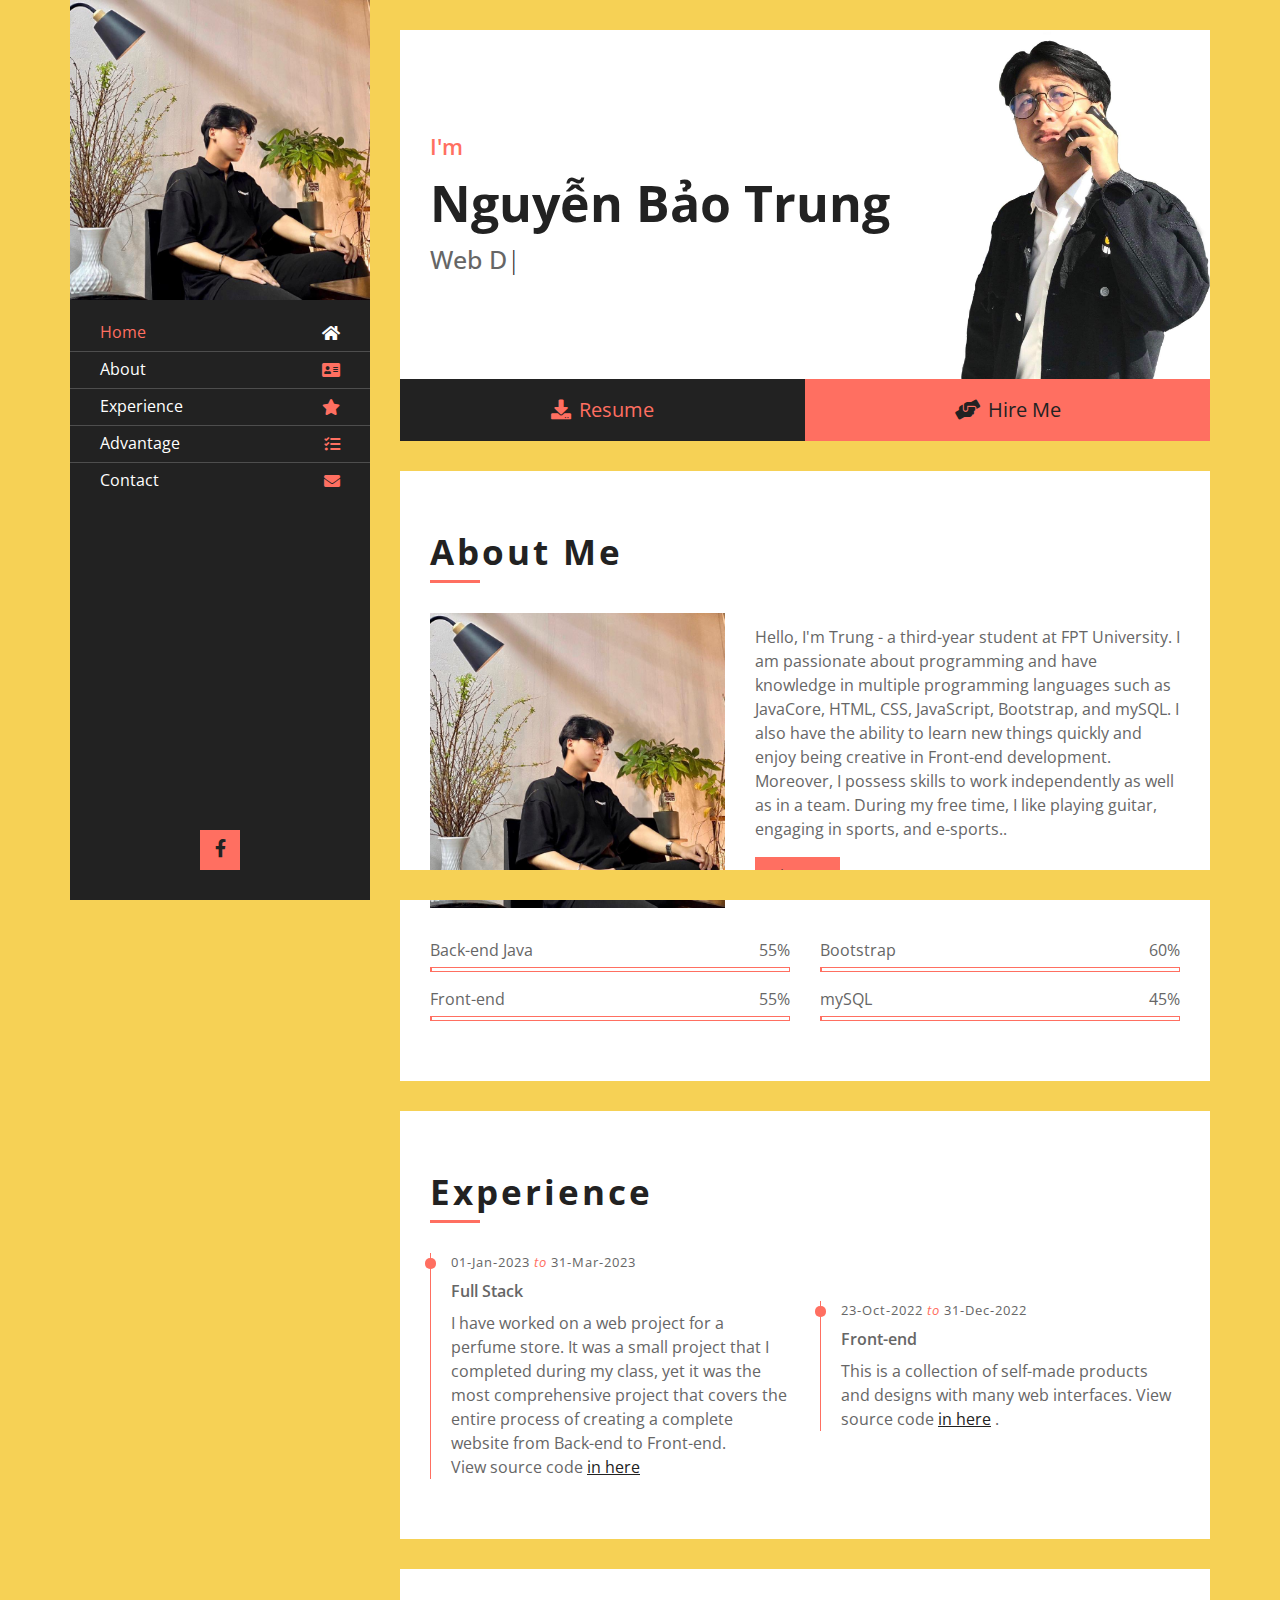
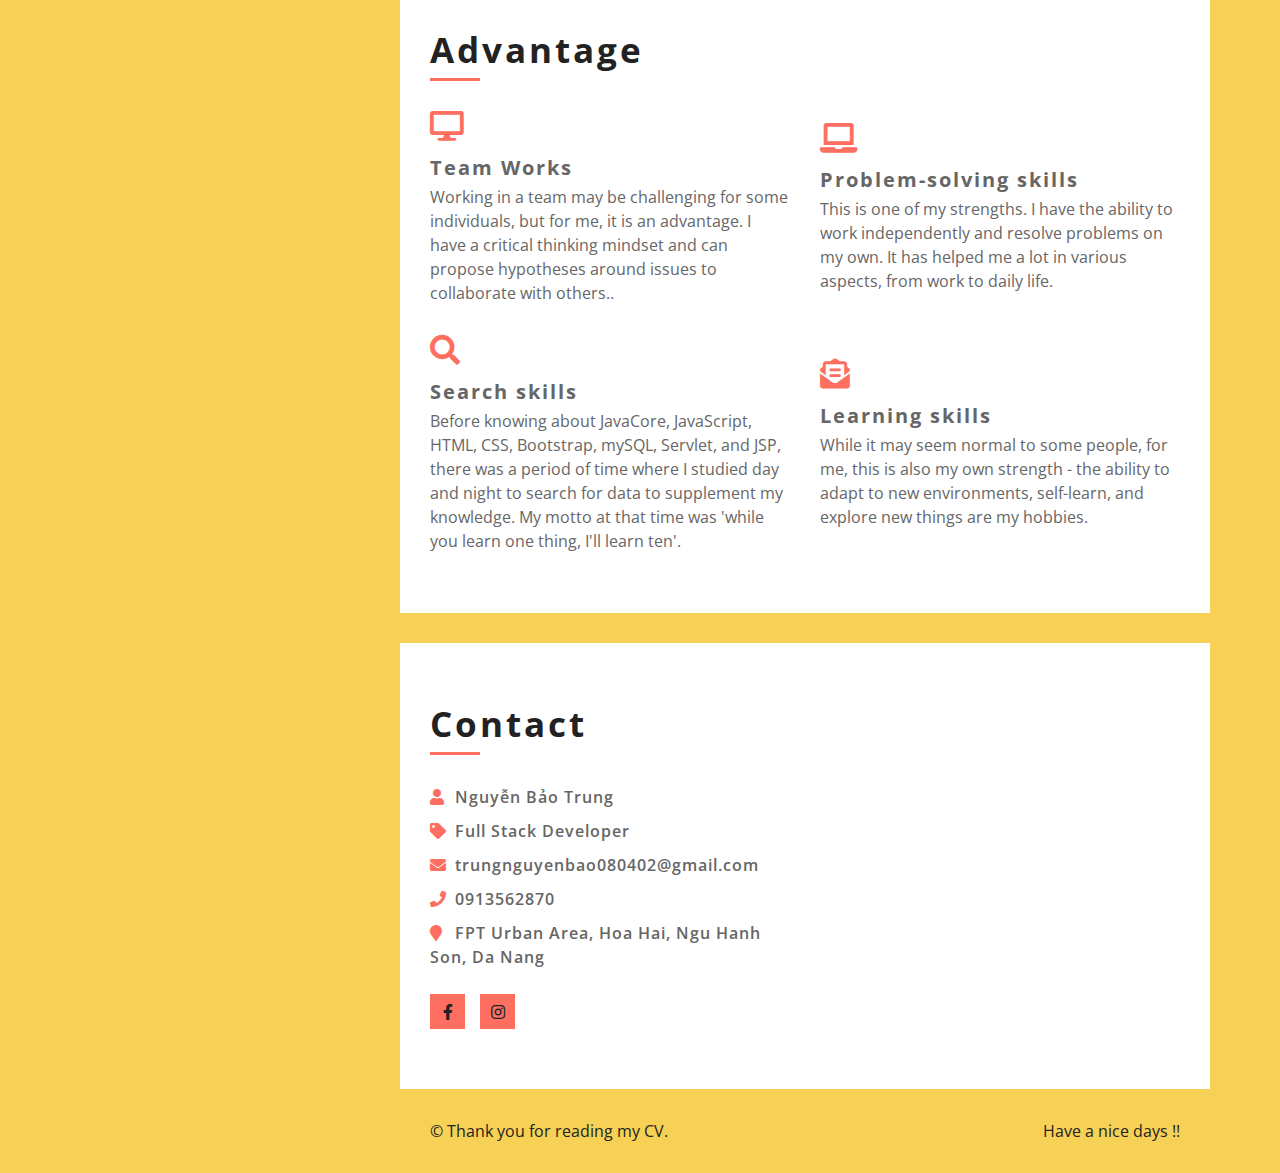
==== commit f3a34ba4: "Done" ====
--- a/MyCV-NguyenBaoTrung/index.html
+++ b/MyCV-NguyenBaoTrung/index.html
@@ -87,7 +87,7 @@
                 <!-- Large Button End -->
                 
                 <!-- About Start -->
-                <div class="about" id="about">
+               <div class="about" id="about">
                     <div class="content-inner">
                         <div class="content-header">
                             <h2>About Me</h2>
@@ -107,59 +107,33 @@
                             <div class="col-md-6">
                                 <div class="skills">
                                     <div class="skill-name">
-                                        <p>Back-end Java</p><p>85%</p>
-                                    </div>
-                                    <div class="progress">
-                                        <div class="progress-bar" role="progressbar" aria-valuenow="85" aria-valuemin="0" aria-valuemax="100"></div>
-                                    </div>
-                                    <div class="skill-name">
-                                        <p>Front-end</p><p>95%</p>
-                                    </div>
-                                    <div class="progress">
-                                        <div class="progress-bar" role="progressbar" aria-valuenow="95" aria-valuemin="0" aria-valuemax="100"></div>
+                                        <p>Back-end Java</p><p>55%</p>
+                                    </div>
+                                    <div class="progress">
+                                        <div class="progress-bar" role="progressbar" aria-valuenow="55" aria-valuemin="0" aria-valuemax="100"></div>
+                                    </div>
+                                    <div class="skill-name">
+                                        <p>Front-end</p><p>55%</p>
+                                    </div>
+                                    <div class="progress">
+                                        <div class="progress-bar" role="progressbar" aria-valuenow="55" aria-valuemin="0" aria-valuemax="100"></div>
                                     </div>
                                 </div>
                             </div>
                             <div class="col-md-6">
                                 <div class="skills">
                                     <div class="skill-name">
-                                        <p>Bootstrap</p><p>90%</p>
-                                    </div>
-                                    <div class="progress">
-                                        <div class="progress-bar" role="progressbar" aria-valuenow="90" aria-valuemin="0" aria-valuemax="100"></div>
-                                    </div>
-                                    <div class="skill-name">
-                                        <p>mySQL</p><p>85%</p>
-                                    </div>
-                                    <div class="progress">
-                                        <div class="progress-bar" role="progressbar" aria-valuenow="85" aria-valuemin="0" aria-valuemax="100"></div>
-                                    </div>
-                                </div>
-                            </div>
-                        </div>
-                    </div>
-                </div>
-                <!-- About End -->
-                
-                <!-- Education Start -->
-                <div class="education" id="education">
-                    <div class="content-inner">
-                        <div class="content-header">
-                            <h2>Education</h2>
-                        </div>
-                        <div class="row align-items-center">
-                            <div class="col-md-6">
-                                <div class="edu-col">
-                                    <span>19-Sep-2020 <i>to</i> 31-Dec-2024</span>
-                                    <h3>FPT University</h3>
-                                    <p>I am currently studying at FPT University..</p>
-                                </div>
-                            </div>
-                            <div class="col-md-6">
-                                <div class="edu-col">
-                                    <span>28-Nov-2022 <i>to</i> 28-Nov-2023</span>
-                                    <h3>CodeGym</h3>
-                                    <p>I am attending CodeGym training center in Da Nang, and the course duration is one year.</p>
+                                        <p>Bootstrap</p><p>60%</p>
+                                    </div>
+                                    <div class="progress">
+                                        <div class="progress-bar" role="progressbar" aria-valuenow="60" aria-valuemin="0" aria-valuemax="100"></div>
+                                    </div>
+                                    <div class="skill-name">
+                                        <p>mySQL</p><p>45%</p>
+                                    </div>
+                                    <div class="progress">
+                                        <div class="progress-bar" role="progressbar" aria-valuenow="45" aria-valuemin="0" aria-valuemax="100"></div>
+                                    </div>
                                 </div>
                             </div>
                         </div>
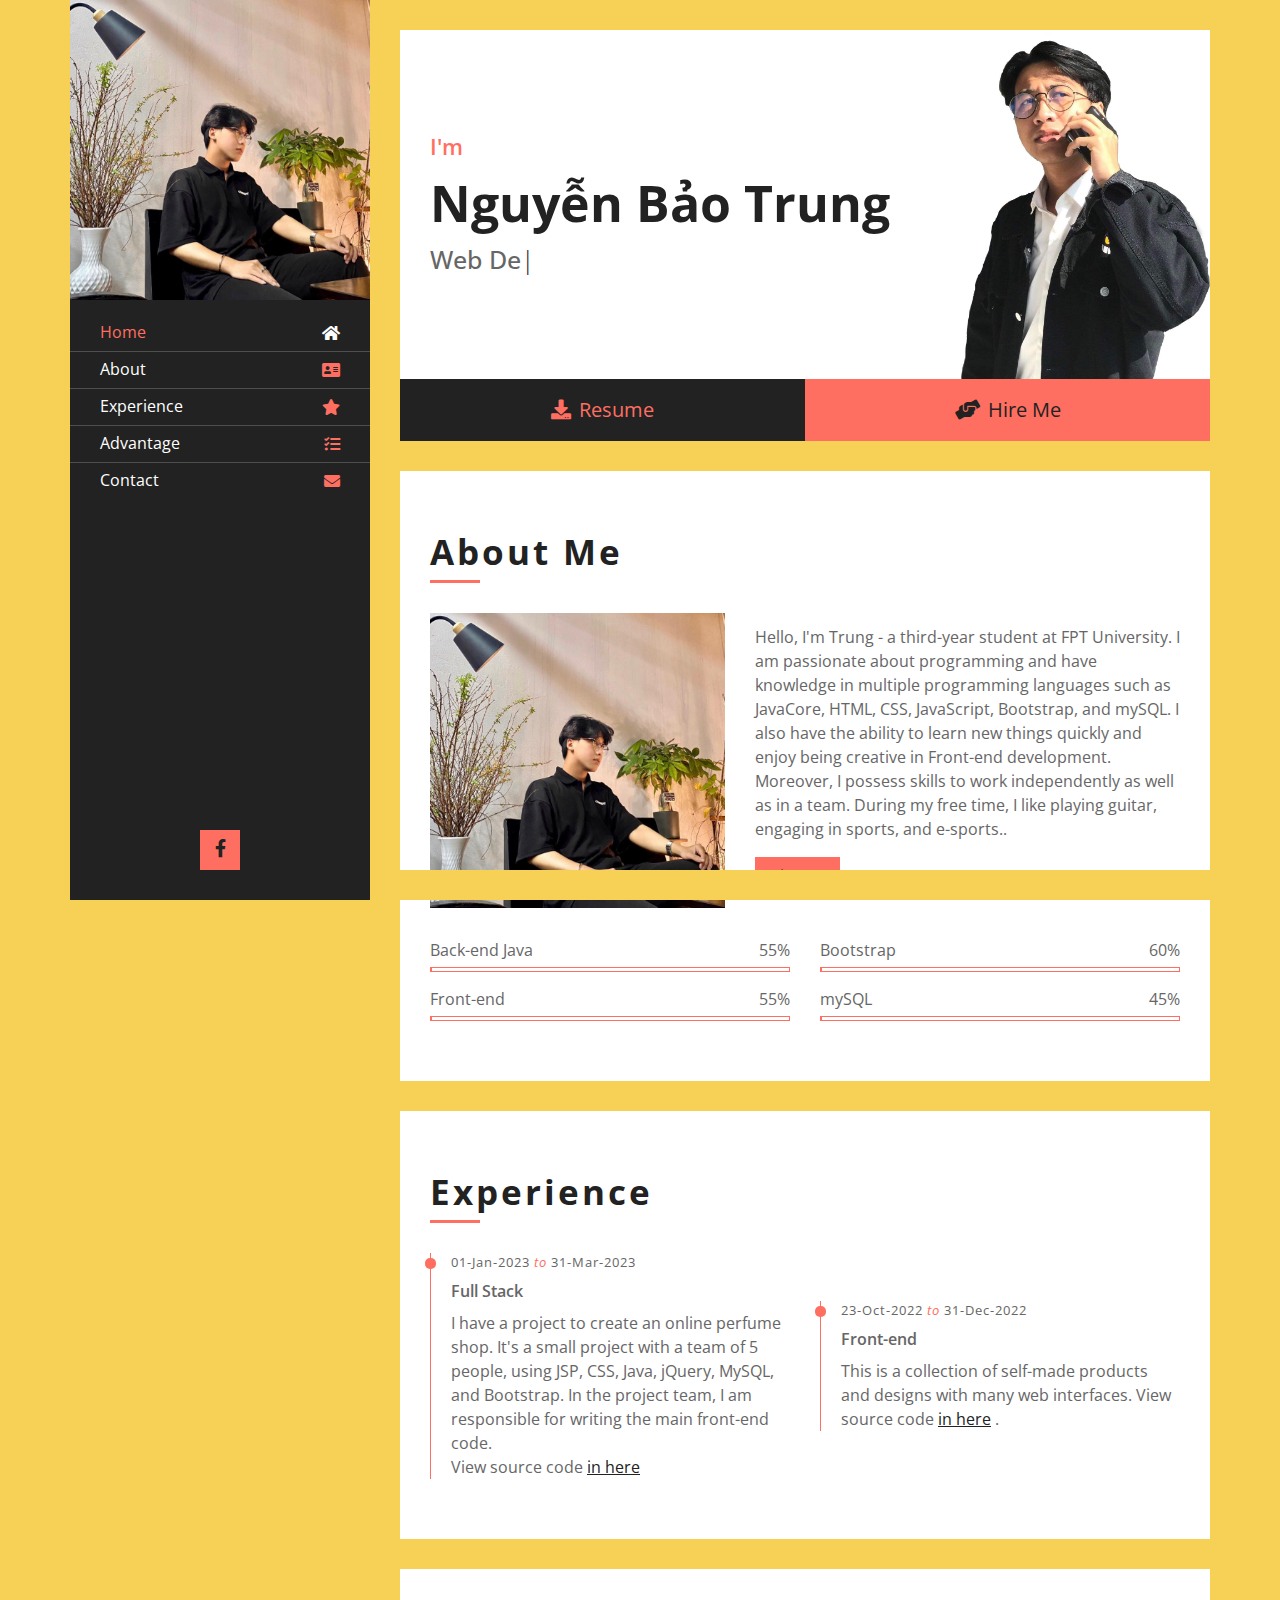
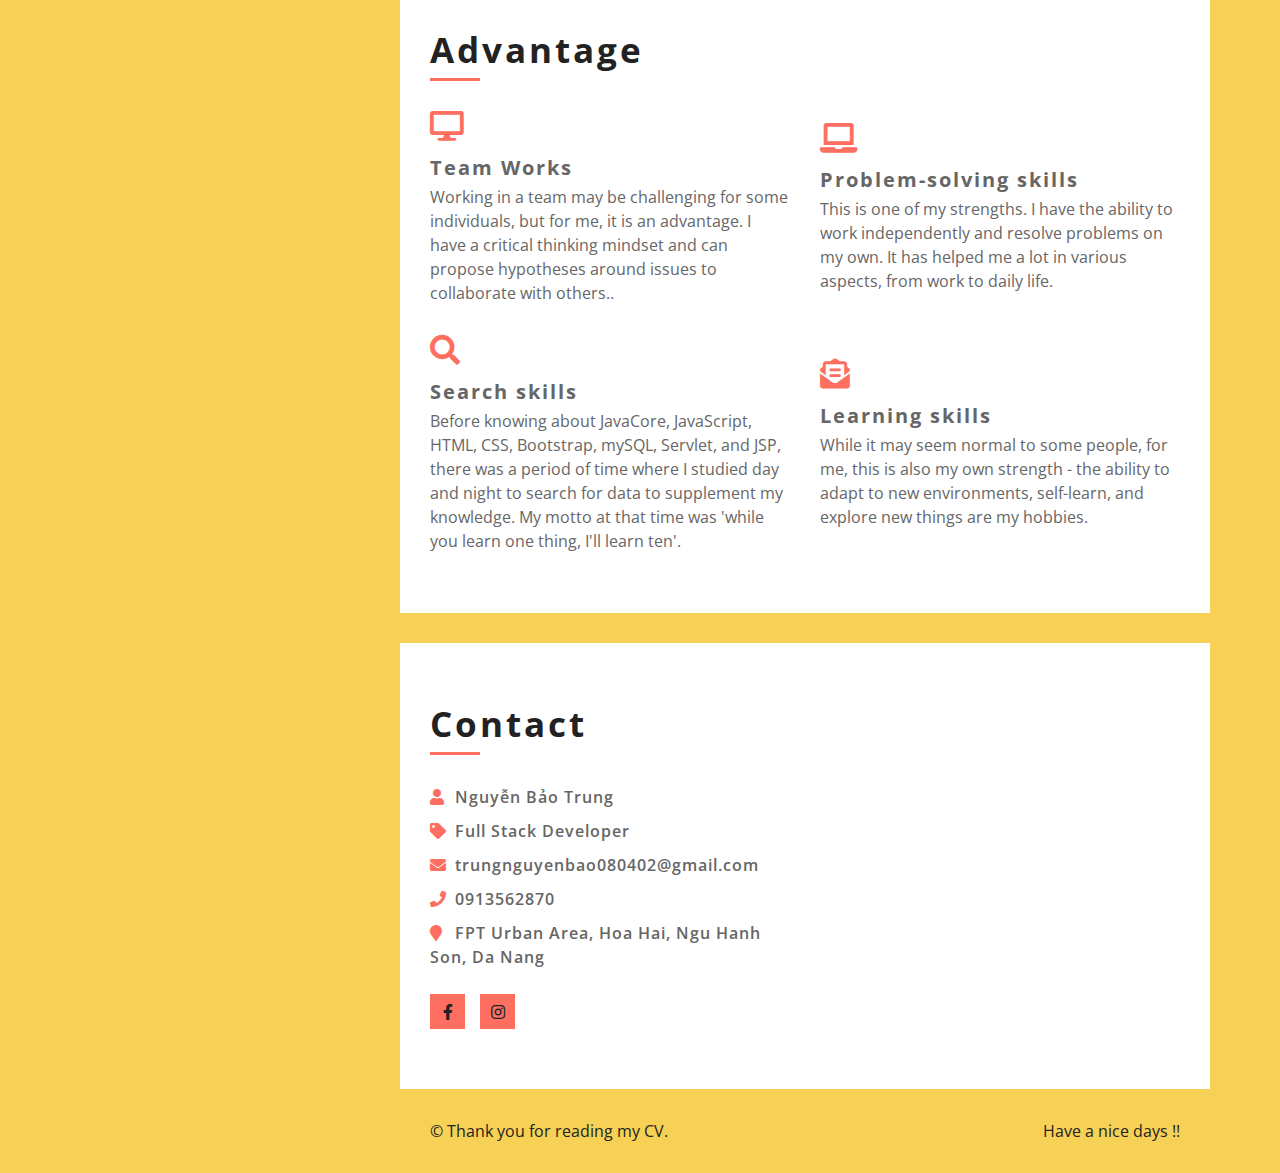
==== commit d3b881b9: "Update index.html" ====
--- a/MyCV-NguyenBaoTrung/index.html
+++ b/MyCV-NguyenBaoTrung/index.html
@@ -152,7 +152,7 @@
                                 <div class="exp-col">
                                     <span>01-Jan-2023 <i>to</i> 31-Mar-2023</span>
                                     <h5>Full Stack</h5>
-                                    <p>I have worked on a web project for a perfume store. It was a small project that I completed during my class, yet it was the most comprehensive project that covers the entire process of creating a complete website from Back-end to Front-end. <br>
+                                    <p>I have a project to create an online perfume shop. It's a small project with a team of 5 people, using JSP, CSS, Java, jQuery, MySQL, and Bootstrap. In the project team, I am responsible for writing the main front-end code. <br>
                                         View source code <a href="https://github.com/NguyenBaoTrung080402/Project_PRJ/blob/main/Perfume.rar" style="text-decoration: underline;" target="_blank">in here</a>
                                     </p>
 
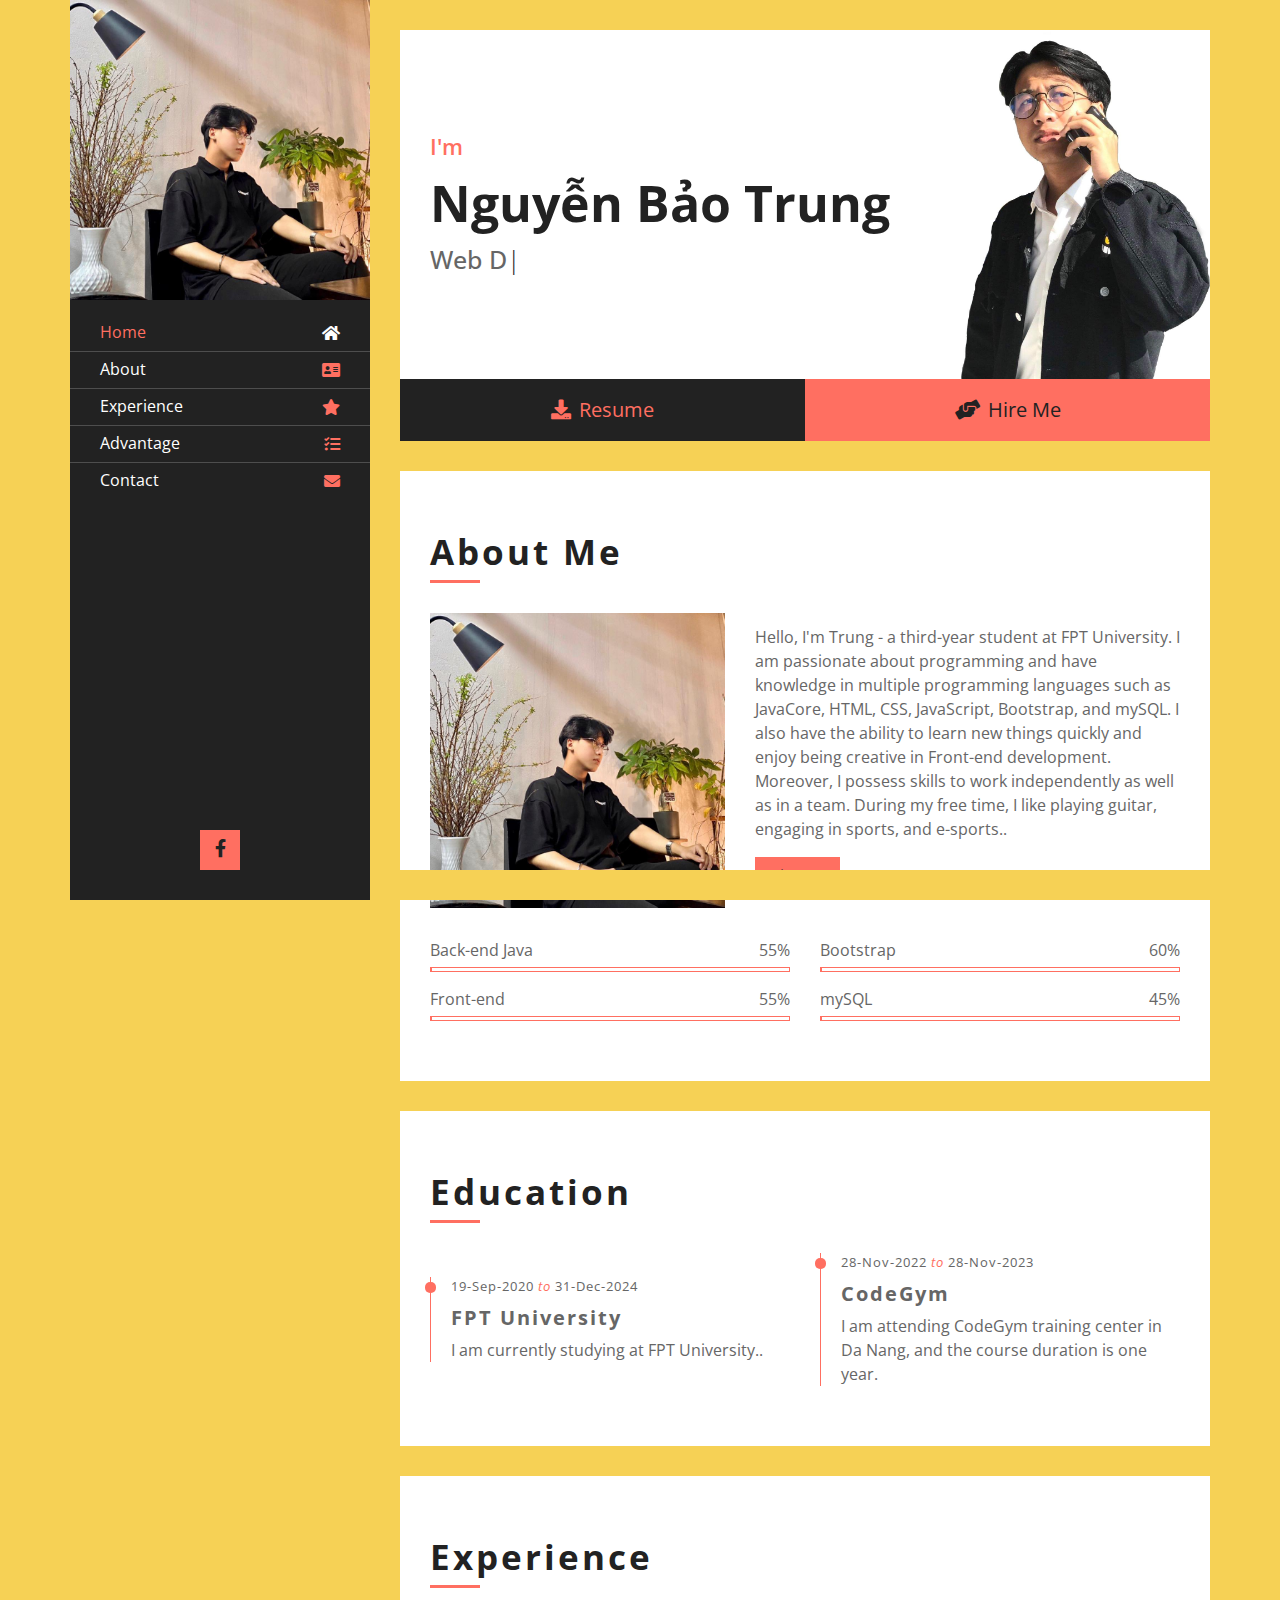
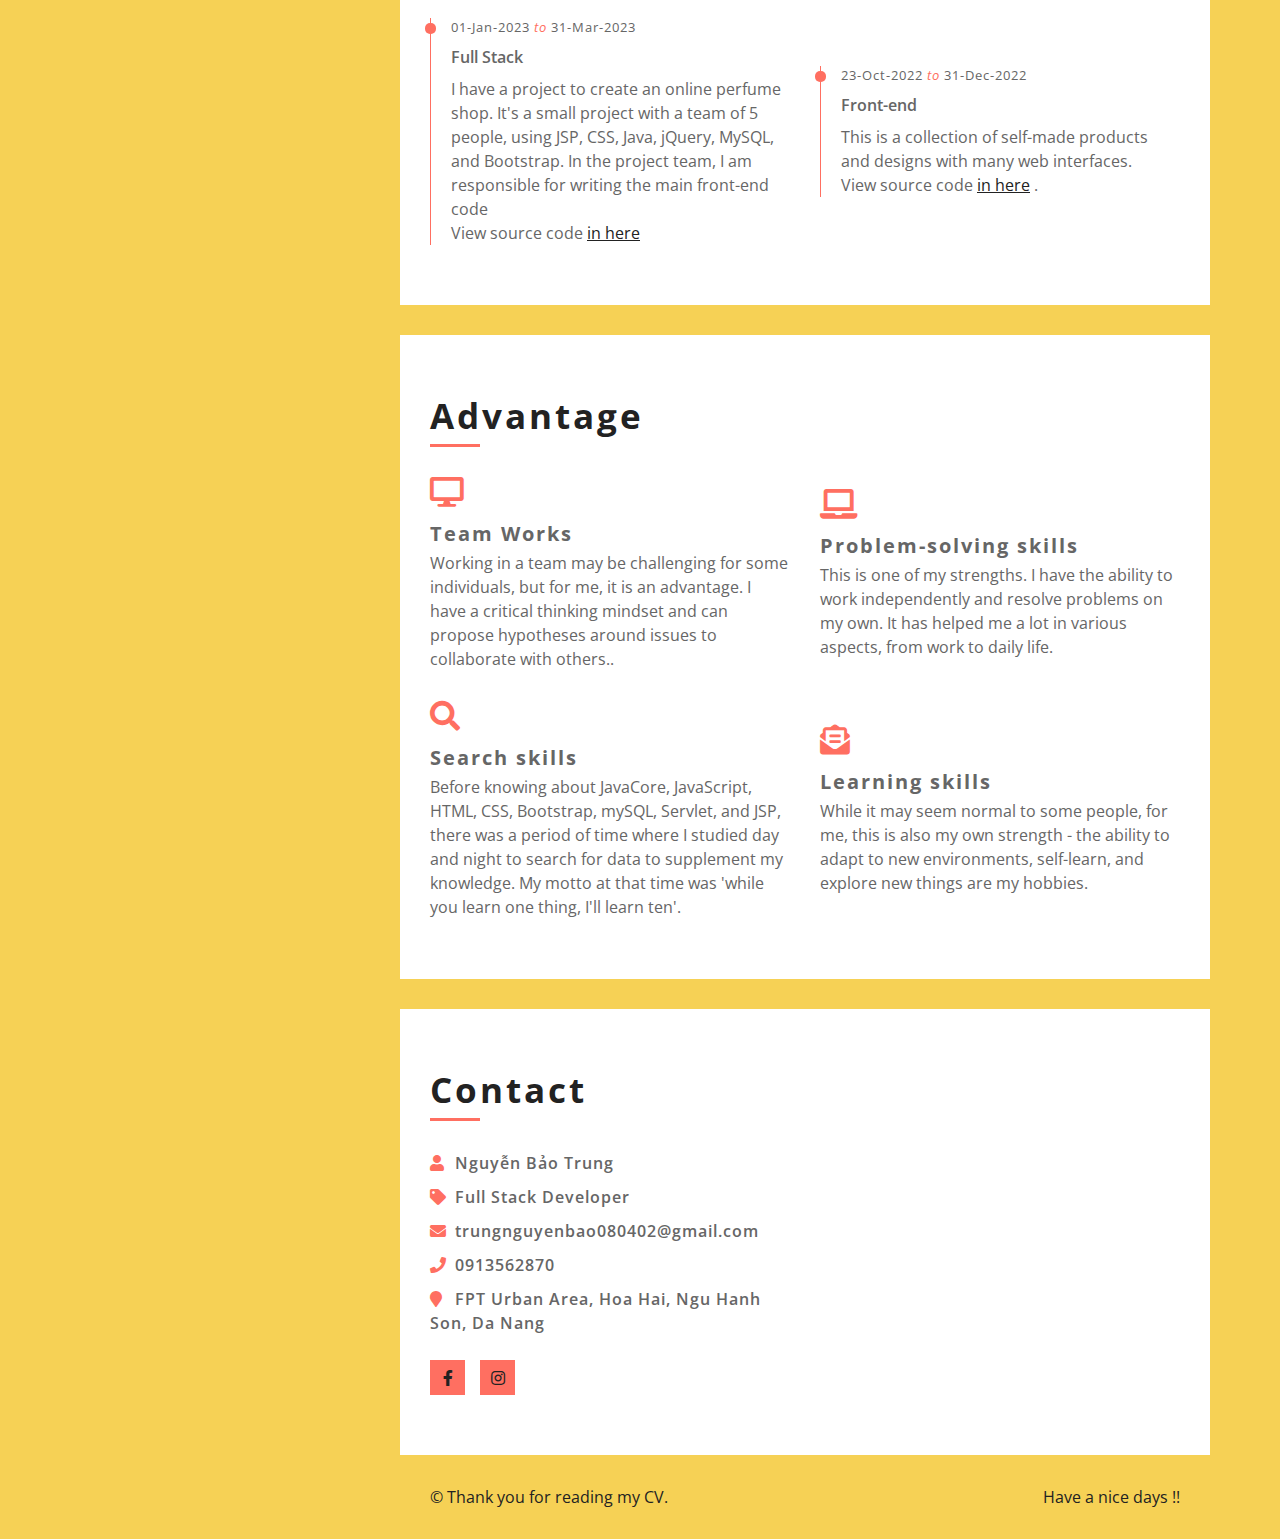
==== commit dddd6abf: "Update index.html" ====
--- a/MyCV-NguyenBaoTrung/index.html
+++ b/MyCV-NguyenBaoTrung/index.html
@@ -22,6 +22,7 @@
 
         <!-- Template Stylesheet -->
         <link href="css/style.css" rel="stylesheet">
+        
     </head>
 
     <body data-spy="scroll" data-target=".navbar" data-offset="51">
@@ -87,7 +88,7 @@
                 <!-- Large Button End -->
                 
                 <!-- About Start -->
-               <div class="about" id="about">
+                <div class="about" id="about">
                     <div class="content-inner">
                         <div class="content-header">
                             <h2>About Me</h2>
@@ -139,12 +140,39 @@
                         </div>
                     </div>
                 </div>
+                <!-- About End -->
+                
+                <!-- Education Start -->
+                <div class="education" id="education">
+                    <div class="content-inner">
+                        <div class="content-header">
+                            <h2>Education</h2>
+                        </div>
+                        <div class="row align-items-center">
+                            <div class="col-md-6">
+                                <div class="edu-col">
+                                    <span>19-Sep-2020 <i>to</i> 31-Dec-2024</span>
+                                    <h3>FPT University</h3>
+                                    <p>I am currently studying at FPT University..</p>
+                                </div>
+                            </div>
+                            <div class="col-md-6">
+                                <div class="edu-col">
+                                    <span>28-Nov-2022 <i>to</i> 28-Nov-2023</span>
+                                    <h3>CodeGym</h3>
+                                    <p>I am attending CodeGym training center in Da Nang, and the course duration is one year.</p>
+                                </div>
+                            </div>
+                        </div>
+                    </div>
+                </div>
                 <!-- Education Start -->
                 
                 <!-- Experience Start -->
                 <div class="experience" id="experience">
                     <div class="content-inner">
                         <div class="content-header">
+                            
                             <h2>Experience</h2>
                         </div>
                         <div class="row align-items-center">
@@ -152,7 +180,8 @@
                                 <div class="exp-col">
                                     <span>01-Jan-2023 <i>to</i> 31-Mar-2023</span>
                                     <h5>Full Stack</h5>
-                                    <p>I have a project to create an online perfume shop. It's a small project with a team of 5 people, using JSP, CSS, Java, jQuery, MySQL, and Bootstrap. In the project team, I am responsible for writing the main front-end code. <br>
+                                    <p>I have a project to create an online perfume shop. It's a small project with a team of 5 people, using JSP, CSS, Java, jQuery, MySQL, and Bootstrap. In the project team, I am responsible for writing the main front-end code 
+                                        <br>
                                         View source code <a href="https://github.com/NguyenBaoTrung080402/Project_PRJ/blob/main/Perfume.rar" style="text-decoration: underline;" target="_blank">in here</a>
                                     </p>
 
@@ -162,7 +191,7 @@
                                 <div class="exp-col">
                                     <span>23-Oct-2022 <i>to</i> 31-Dec-2022</span>                                    
                                     <h5>Front-end</h5>
-                                    <p>This is a collection of self-made products and designs with many web interfaces.
+                                    <p>This is a collection of self-made products and designs with many web interfaces. <br>
                                         View source code <a href="https://github.com/NguyenBaoTrung080402/A1122I1_Nguy-n-B-o-Trung" target="_blank" rel="noopener noreferrer" style="text-decoration: underline;">in here</a>
                                         .</p>
                                 </div>
@@ -222,8 +251,8 @@
                                 <div class="contact-info">
                                     <p><i class="fa fa-user"></i>Nguyễn Bảo Trung</p>
                                     <p><i class="fa fa-tag"></i>Full Stack Developer</p>
-                                    <p><i class="fa fa-envelope"></i><a href="mailto:info@example.com">trungnguyenbao080402@gmail.com</a></p>
-                                    <p><i class="fa fa-phone"></i><a href="tel:+1234567890">0913562870</a></p>
+                                    <p><i class="fa fa-envelope"></i><a href="mailto:trungnguyenbao080402@gmail.com">trungnguyenbao080402@gmail.com</a></p>
+                                    <p><i class="fa fa-phone"></i><a href="tel:0913562870">0913562870</a></p>
                                     <p><i class="fa fa-map-marker"></i>FPT Urban Area, Hoa Hai, Ngu Hanh Son, Da Nang</p>
                                     <div class="social">                            
                                         <a class="btn" href="https://www.facebook.com/TrungYT3645" target="_blank"><i class="fab fa-facebook-f" ></i></a>
